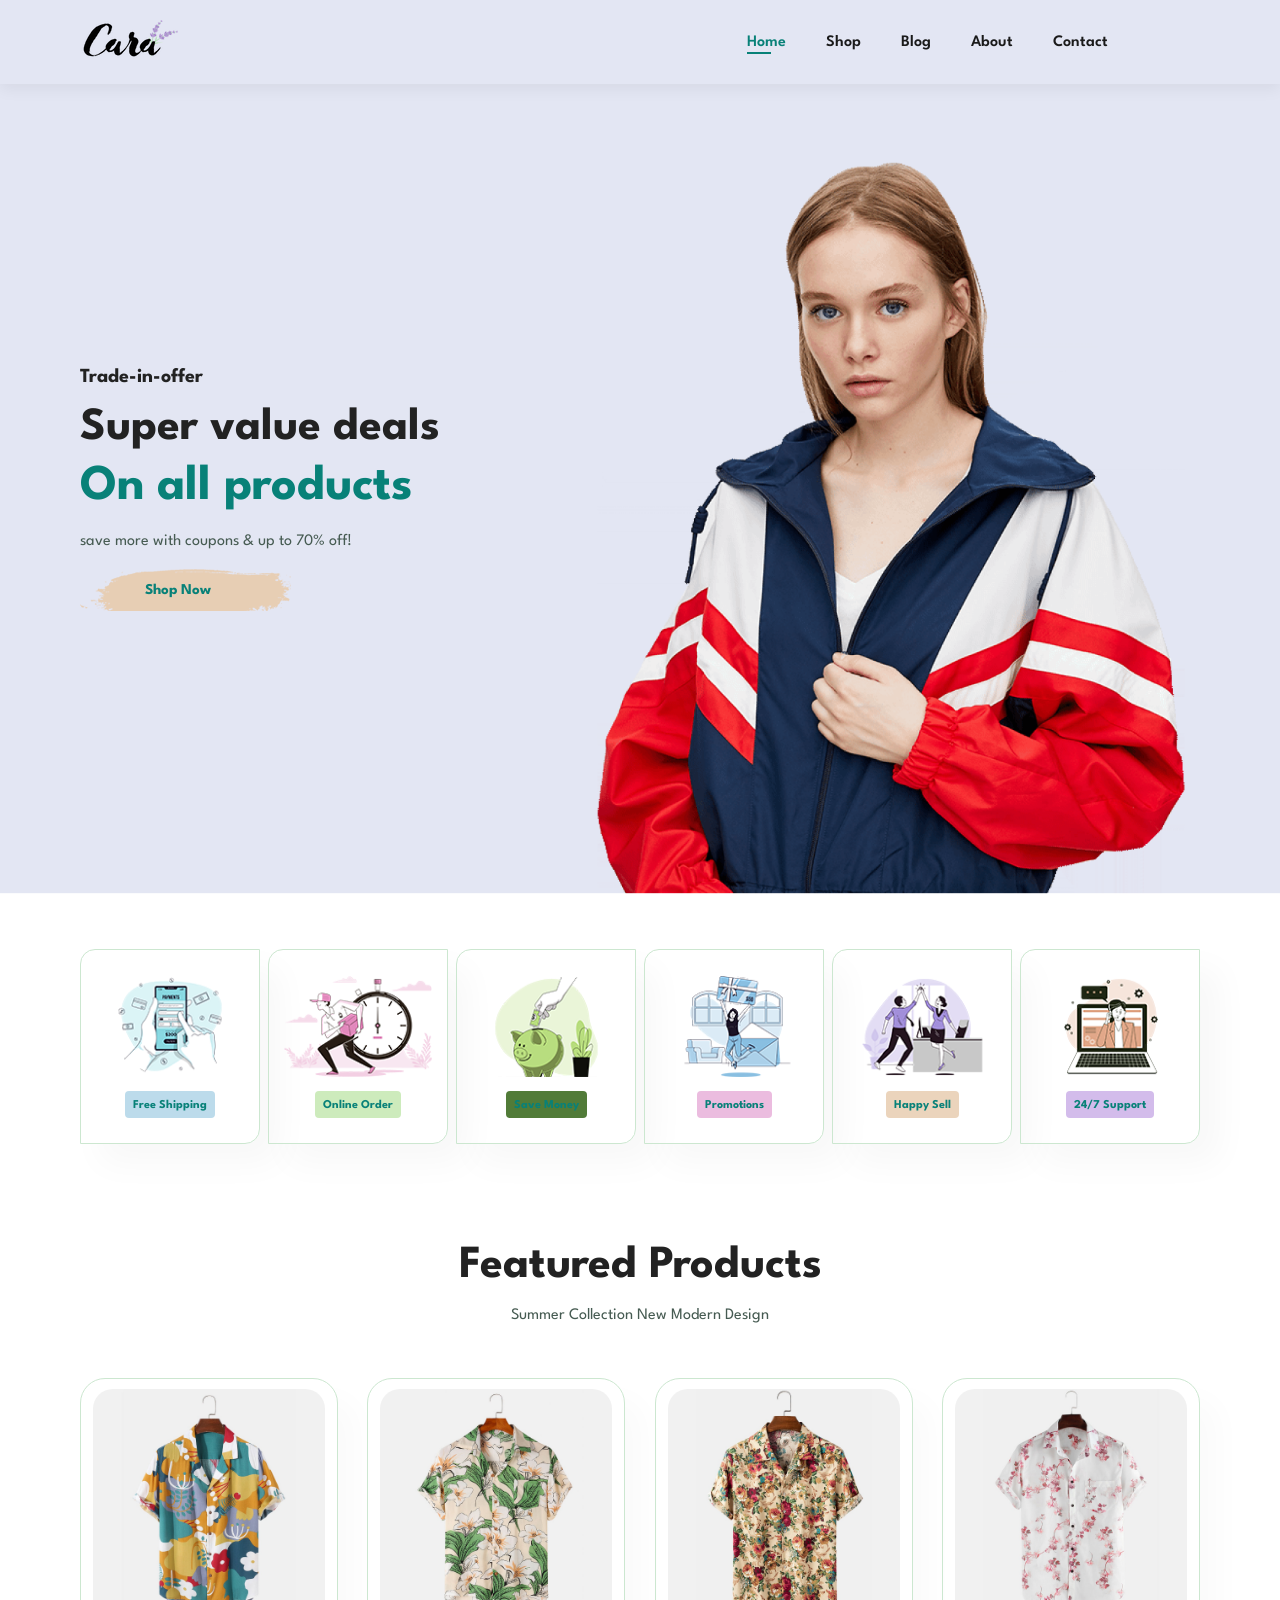
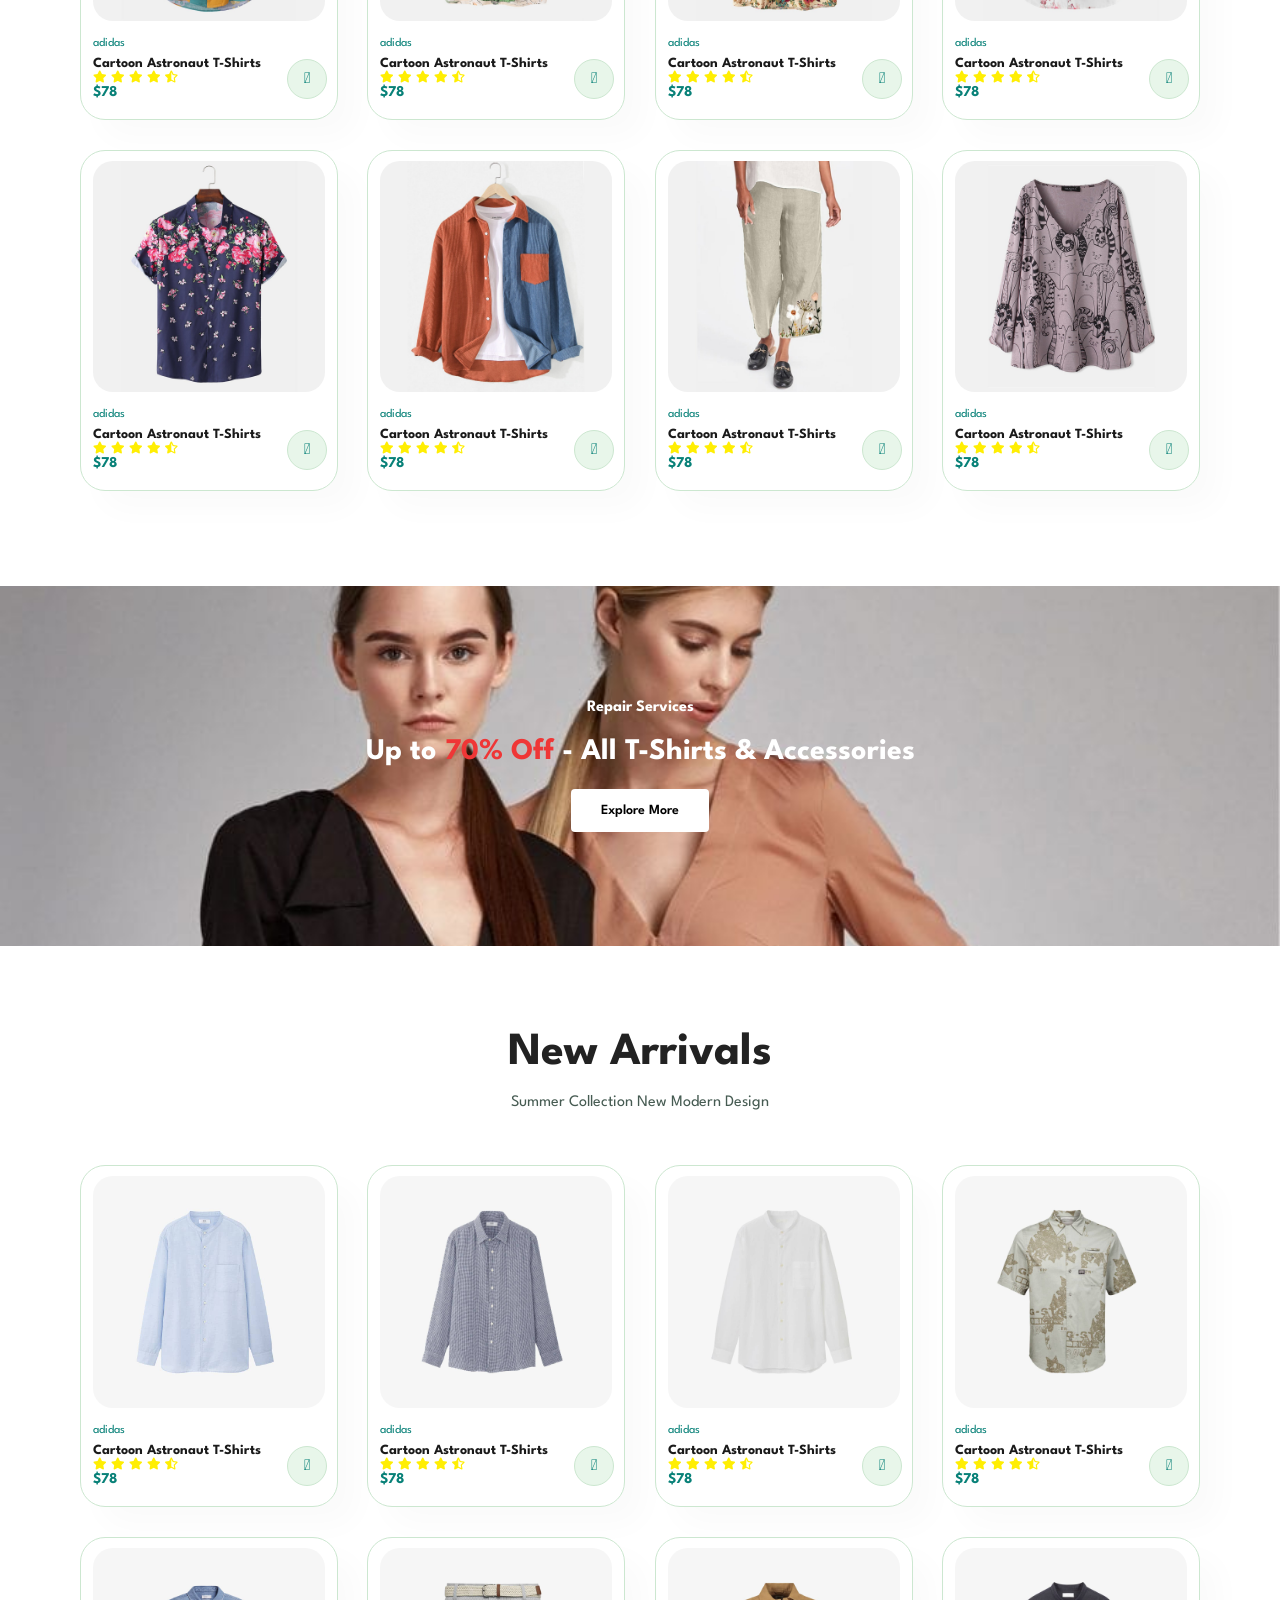
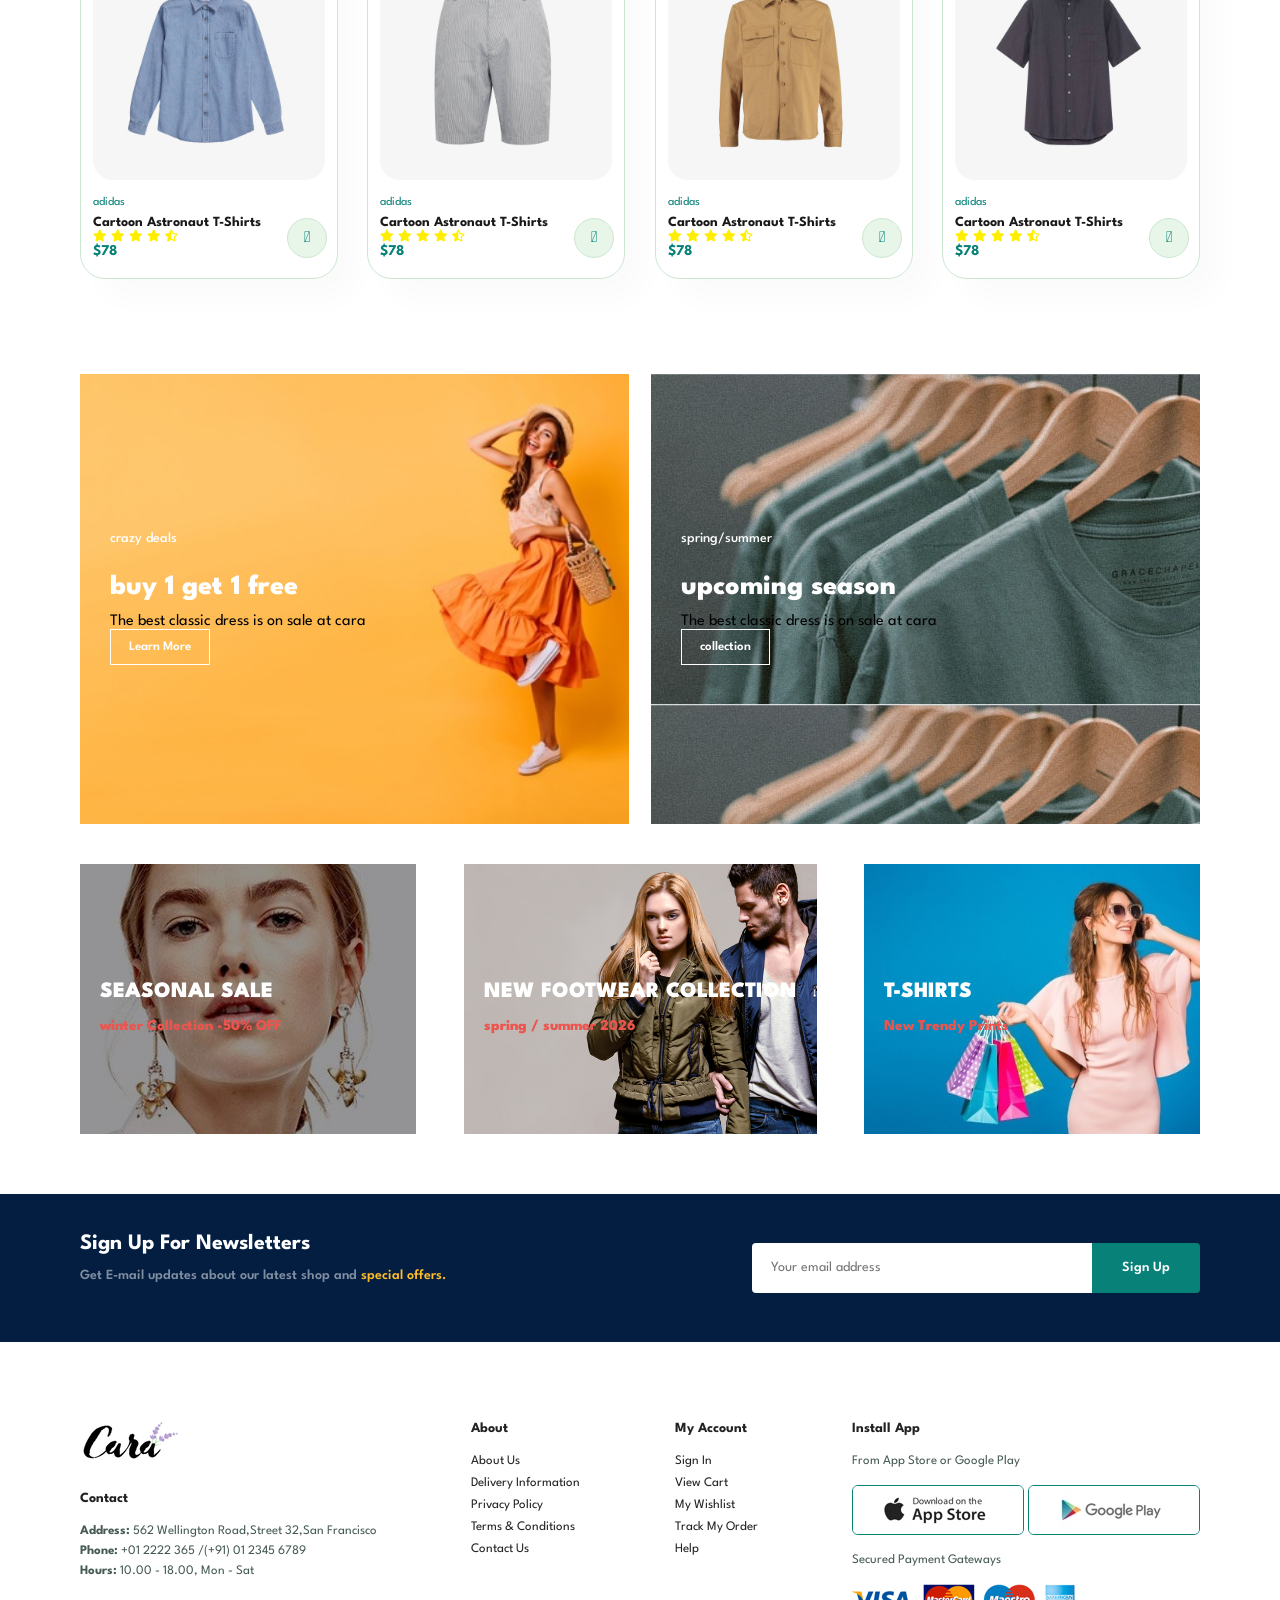
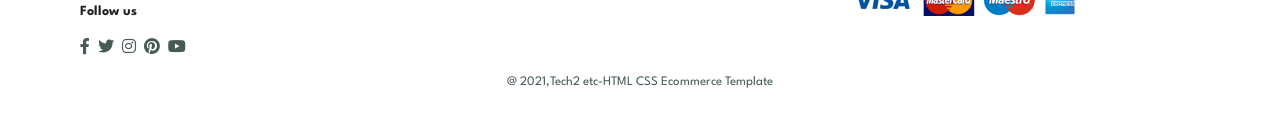
==== index.html @ 3511ad8f "Initial commit" ====
<!DOCTYPE html>
<html lang="en">

<head>
     <meta charset="UTF-8">
     <meta http-equiv="X-UA-compatible" content="IE=edge">
     <meta name="viewport" content="width=device-width,initial-scale=1.0">
     <title>Tech2etc Ecommerce Tutorial</title>
     <link rel="stylesheet" href="https://pro.fontawesome.com/releases/v5.10.0/css/all.css" />
     <link rel="stylesheet" href="https://pro.fontawesome.com/releases/v5.10.0/css/all.css"/> 
      <link rel="stylesheet" href="style.css">
</head>

<body>
     <section id="header">
         <a href="#">
          <img src="img/logo.png" class="logo" alt="">
     </a>

     <div>
      
         <ul id="navbar">
             <li><a class="active" href="index.html">Home</a></li>
             <li><a href="shop.html">Shop</a></li>
             <li><a href="blog.html">Blog</a></li>
             <li><a href="about.html">About</a></li>
             <li><a href="contact.html">Contact</a></li>
             <li id="lg-bag"><a href="cart.html"><i class="far fa-shopping-bag"></i></a></li>
             <a href="#" id="close"><i class="far fa-times"></i></a>
         </ul>
     </div>

    </section>
    <section id ="hero">
        <h4>Trade-in-offer</h4>
        <h2>Super value deals</h2>
        <h1>On all products</h1>
        <p>save more with coupons & up to 70% off! </p>
        <button>Shop Now</button>
    </section>
    <section id="feature" class="section-p1">
        <div class="fe-box">
            <img src="img/f1.png" alt="">
            <h6>Free Shipping</h6>
        </div>
        <div class="fe-box">
            <img src="img/f2.png" alt="">
            <h6>Online Order</h6>
        </div>
        <div class="fe-box">
            <img src="img/f3.png" alt="">
            <h6>Save Money</h6>
        </div>
        <div class="fe-box">
            <img src="img/f4.png" alt="">
            <h6>Promotions</h6>
        </div>
        <div class="fe-box">
            <img src="img/f5.png" alt="">
            <h6>Happy Sell</h6>
        </div>
        <div class="fe-box">
            <img src="img/f6.png" alt="">
            <h6>24/7 Support</h6>
        </div>
    </section>
    <section id="product1" class="section-p1">
        <h2>Featured Products</h2>
        <p>Summer Collection New Modern Design</p>
        <div class="pro-container">
            <div class="pro">
                <img src="img/f1.jpg" alt="">
                <div class="des">
                    <span>adidas</span>
                    <h5>Cartoon Astronaut T-Shirts</h5>
                    <div class="star">
                        <i class="fas fa-star"></i>
                        <i class="fas fa-star"></i>
                        <i class="fas fa-star"></i>
                        <i class="fas fa-star"></i>
                        <i class="fas fa-star-half-alt"></i>
                    </div>
                    <h4>$78</h4>
                </div>
                <a href="#"><i class="fal fa-shopping-cart cart"></i></a>
            </div>
            <div class="pro">
                <img src="img/f2.jpg" alt="">
                <div class="des">
                    <span>adidas</span>
                    <h5>Cartoon Astronaut T-Shirts</h5>
                    <div class="star">
                        <i class="fas fa-star"></i>
                        <i class="fas fa-star"></i>
                        <i class="fas fa-star"></i>
                        <i class="fas fa-star"></i>
                        <i class="fas fa-star-half-alt"></i>
                    </div>
                    <h4>$78</h4>
                </div>
                <a href="#"><i class="fal fa-shopping-cart cart"></i></a>
            </div>

            <div class="pro">
                <img src="img/f3.jpg" alt="">
                <div class="des">
                    <span>adidas</span>
                    <h5>Cartoon Astronaut T-Shirts</h5>
                    <div class="star">
                        <i class="fas fa-star"></i>
                        <i class="fas fa-star"></i>
                        <i class="fas fa-star"></i>
                        <i class="fas fa-star"></i>
                        <i class="fas fa-star-half-alt"></i>
                    </div>
                    <h4>$78</h4>
                </div>
                <a href="#"><i class="fal fa-shopping-cart cart"></i></a>
            </div>
            <div class="pro">
                <img src="img/f4.jpg" alt="">
                <div class="des">
                    <span>adidas</span>
                    <h5>Cartoon Astronaut T-Shirts</h5>
                    <div class="star">
                        <i class="fas fa-star"></i>
                        <i class="fas fa-star"></i>
                        <i class="fas fa-star"></i>
                        <i class="fas fa-star"></i>
                        <i class="fas fa-star-half-alt"></i>
                    </div>
                    <h4>$78</h4>
                </div>
                <a href="#"><i class="fal fa-shopping-cart cart"></i></a>
            </div>
            <div class="pro">
                <img src="img/f5.jpg" alt="">
                <div class="des">
                    <span>adidas</span>
                    <h5>Cartoon Astronaut T-Shirts</h5>
                    <div class="star">
                        <i class="fas fa-star"></i>
                        <i class="fas fa-star"></i>
                        <i class="fas fa-star"></i>
                        <i class="fas fa-star"></i>
                        <i class="fas fa-star-half-alt"></i>
                    </div>
                    <h4>$78</h4>
                </div>
                <a href="#"><i class="fal fa-shopping-cart cart"></i></a>
            </div>
            <div class="pro">
                <img src="img/f6.jpg" alt="">
                <div class="des">
                    <span>adidas</span>
                    <h5>Cartoon Astronaut T-Shirts</h5>
                    <div class="star">
                        <i class="fas fa-star"></i>
                        <i class="fas fa-star"></i>
                        <i class="fas fa-star"></i>
                        <i class="fas fa-star"></i>
                        <i class="fas fa-star-half-alt"></i>
                    </div>
                    <h4>$78</h4>
                </div>
                <a href="#"><i class="fal fa-shopping-cart cart"></i></a>
            </div>
            <div class="pro">
                <img src="img/f7.jpg" alt="">
                <div class="des">
                    <span>adidas</span>
                    <h5>Cartoon Astronaut T-Shirts</h5>
                    <div class="star">
                        <i class="fas fa-star"></i>
                        <i class="fas fa-star"></i>
                        <i class="fas fa-star"></i>
                        <i class="fas fa-star"></i>
                        <i class="fas fa-star-half-alt"></i>
                    </div>
                    <h4>$78</h4>
                </div>
                <a href="#"><i class="fal fa-shopping-cart cart"></i></a>
            </div>  
            <div class="pro">
                <img src="img/f8.jpg" alt="">
                <div class="des">
                    <span>adidas</span>
                    <h5>Cartoon Astronaut T-Shirts</h5>
                    <div class="star">
                        <i class="fas fa-star"></i>
                        <i class="fas fa-star"></i>
                        <i class="fas fa-star"></i>
                        <i class="fas fa-star"></i>
                        <i class="fas fa-star-half-alt"></i>
                    </div>
                    <h4>$78</h4>
                </div>
                <a href="#"><i class="fal fa-shopping-cart cart"></i></a>
            </div>
        </div>
    </section>
    <section id="banner" class="section-m1">
        <h4>Repair Services</h4>
        <h2>Up to <span>70% Off</span> - All T-Shirts & Accessories</h2>
        <button class="normal">Explore More</button>
    </section>
    <section id="product1" class="section-p1">
        <h2>New Arrivals</h2>
        <p>Summer Collection New Modern Design</p>
        <div class="pro-container">
            <div class="pro">
                <img src="img/n1.jpg" alt="">
                <div class="des">
                    <span>adidas</span>
                    <h5>Cartoon Astronaut T-Shirts</h5>
                    <div class="star">
                        <i class="fas fa-star"></i>
                        <i class="fas fa-star"></i>
                        <i class="fas fa-star"></i>
                        <i class="fas fa-star"></i>
                        <i class="fas fa-star-half-alt"></i>
                    </div>
                    <h4>$78</h4>
                </div>
                <a href="#"><i class="fal fa-shopping-cart cart"></i></a>
            </div>
            <div class="pro">
                <img src="img/n2.jpg" alt="">
                <div class="des">
                    <span>adidas</span>
                    <h5>Cartoon Astronaut T-Shirts</h5>
                    <div class="star">
                        <i class="fas fa-star"></i>
                        <i class="fas fa-star"></i>
                        <i class="fas fa-star"></i>
                        <i class="fas fa-star"></i>
                        <i class="fas fa-star-half-alt"></i>
                    </div>
                    <h4>$78</h4>
                </div>
                <a href="#"><i class="fal fa-shopping-cart cart"></i></a>  
        </div>
            <div class="pro">
                <img src="img/n3.jpg" alt="">
                <div class="des">
                    <span>adidas</span>
                    <h5>Cartoon Astronaut T-Shirts</h5>
                    <div class="star">
                        <i class="fas fa-star"></i>
                        <i class="fas fa-star"></i>
                        <i class="fas fa-star"></i>
                        <i class="fas fa-star"></i>
                        <i class="fas fa-star-half-alt"></i>
                    </div>
                    <h4>$78</h4>
                </div>
                <a href="#"><i class="fal fa-shopping-cart cart"></i></a>
        </div>
            
            <div class="pro">
                <img src="img/n4.jpg" alt="">
                <div class="des">
                    <span>adidas</span>
                    <h5>Cartoon Astronaut T-Shirts</h5>
                    <div class="star">
                        <i class="fas fa-star"></i>
                        <i class="fas fa-star"></i>
                        <i class="fas fa-star"></i>
                        <i class="fas fa-star"></i>
                        <i class="fas fa-star-half-alt"></i>
                    </div>
                    <h4>$78</h4>
                </div>
                <a href="#"><i class="fal fa-shopping-cart cart"></i></a>
            </div>
            <div class="pro">
                <img src="img/n5.jpg" alt="">
                <div class="des">
                    <span>adidas</span>
                    <h5>Cartoon Astronaut T-Shirts</h5>
                    <div class="star">
                        <i class="fas fa-star"></i>
                        <i class="fas fa-star"></i>
                        <i class="fas fa-star"></i>
                        <i class="fas fa-star"></i>
                        <i class="fas fa-star-half-alt"></i>
                    </div>
                    <h4>$78</h4>
                </div>
                <a href="#"><i class="fal fa-shopping-cart cart"></i></a>
        </div>
            <div class="pro">
                <img src="img/n6.jpg" alt="">
                <div class="des">
                    <span>adidas</span>
                    <h5>Cartoon Astronaut T-Shirts</h5>
                    <div class="star">
                        <i class="fas fa-star"></i>
                        <i class="fas fa-star"></i>
                        <i class="fas fa-star"></i>
                        <i class="fas fa-star"></i>
                        <i class="fas fa-star-half-alt"></i>
                    </div>
                    <h4>$78</h4>
                </div>
                <a href="#"><i class="fal fa-shopping-cart cart"></i></a>
        </div>
            <div class="pro">
                <img src="img/n7.jpg" alt="">
                <div class="des">
                    <span>adidas</span>
                    <h5>Cartoon Astronaut T-Shirts</h5>
                    <div class="star">
                        <i class="fas fa-star"></i>
                        <i class="fas fa-star"></i>
                        <i class="fas fa-star"></i>
                        <i class="fas fa-star"></i>
                        <i class="fas fa-star-half-alt"></i>
                    </div>
                    <h4>$78</h4>
                </div>
                <a href="#"><i class="fal fa-shopping-cart cart"></i></a>
        </div>
            <div class="pro">
                <img src="img/n8.jpg" alt="">
                <div class="des">
                    <span>adidas</span>
                    <h5>Cartoon Astronaut T-Shirts</h5>
                    <div class="star">
                        <i class="fas fa-star"></i>
                        <i class="fas fa-star"></i>
                        <i class="fas fa-star"></i>
                        <i class="fas fa-star"></i>
                        <i class="fas fa-star-half-alt"></i>
                    </div>
                    <h4>$78</h4>
                </div>
                <a href="#"><i class="fal fa-shopping-cart cart"></i></a>

            </div>    
    </section>
    <section id="sm-banner" class="section-p1">
        <div class="banner-box">
            <h4>crazy deals</h4>
            <h2>buy 1 get 1 free</h2>
            <span>The best classic dress is on sale at cara</span>
            <button class="white">Learn More</button>
        </div>
        <div class="banner-box banner-box2">
            <h4>spring/summer</h4>
            <h2>upcoming season</h2>
            <span>The best classic dress is on sale at cara</span>
            <button class="white">collection</button>

        </div>
    </section>
    <section id="banner3">
        <div class="banner-box ">
            <h2>SEASONAL SALE</h2>
            <h3>winter Collection -50% OFF</h3>
        </div>    
        <div class="banner-box banner-box2 ">
            <h2>NEW FOOTWEAR COLLECTION</h2>
            <h3>spring / summer 2026</h3>
        </div>  
        <div class="banner-box banner-box3 ">
            <h2>T-SHIRTS</h2>
            <h3>New Trendy Prints</h3>
        </div>      
    </section> 
    <section id="newsletter" class="section-p1 section-m1">
        <div class="newstext">
            <h4>Sign Up For Newsletters</h4>
            <p>Get E-mail updates about our latest shop and <span>special offers.</span>
            </p>    
        </div>
        <div class="form">
            <input type="text" placeholder="Your email address">
            <button class="normal">Sign Up</button>
        </div>
    </section>
    <footer class="section-p1">
        <div class="col">
            <img class="logo" src="img/logo.png" alt="">
            <h4>Contact</h4>
            <p><strong>Address: </strong>562 Wellington Road,Street 32,San Francisco</p>
            <p><strong>Phone:</strong> +01 2222 365 /(+91) 01 2345 6789</p>
            <p><strong>Hours:</strong> 10.00 - 18.00, Mon - Sat</p>
            <div class="follow">
                <h4>Follow us</h4>
                <div class="icon">
                    <i class="fab fa-facebook-f"></i>
                    <i class="fab fa-twitter"></i>
                    <i class="fab fa-instagram"></i>
                    <i class="fab fa-pinterest"></i>
                    <i class="fab fa-youtube"></i>
                </div>
            </div>
        </div>
        <div class="col">
            <h4>About</h4>
            <a href="#">About Us</a>
            <a href="#">Delivery Information</a>
            <a href="#">Privacy Policy</a>
            <a href="#">Terms & Conditions</a>
            <a href="#">Contact Us</a>
                        
        </div>
        <div class="col">
            <h4>My Account</h4>
            <a href="#">Sign In</a>
            <a href="#">View Cart</a>
            <a href="#">My Wishlist</a>
            <a href="#">Track My Order</a>
            <a href="#">Help</a>
        </div>
        <div class="col install">
            <h4>Install App</h4>
            <p>From App Store or Google Play</p>
            <div class="row">
             <img src="img/app.jpg" alt="">
             <img src="img/play.jpg" alt="">
            </div>
            <p>Secured Payment Gateways </p>
            <img src="img/pay.png" alt="">
        </div>
        <div class="copyright">
            <p>@ 2021,Tech2 etc-HTML CSS Ecommerce Template</p>
        </div>
    </footer>


    <script src="script.js"></script>
 </body>

 </html>
---- style.css ----
@import url("https://fonts.googleapis.com/css2?family=Spartan:wght@100;200;300;400;500;600;700;800;900&display=swap");
* {
  margin: 0;
  padding: 0;
  box-sizing: border-box;
  font-family: "Spartan", sans-serif;
}

html {
  scroll-behavior: smooth;
}

/* Global Styles */

h1 {
  font-size: 50px;
  line-height: 64px;
  color: #222;
}

h2 {
  font-size: 46px;
  line-height: 54px;
  color: #222;
}

h4 {
  font-size: 20px;
  color: #222;
}

h6 {
  font-weight: 700;
  font-size: 12px;
}

p {
  font-size: 16px;
  color: #465b52;
  margin: 15px 0 20px 0;
}

.section-p1 {
  padding: 40px 80px;
}

.section-m1 {
  margin: 40px 0;
}
button.normal {
  font-size: 14px;
  font-weight: 600;
  padding: 15px 30px;
  color:  #000;
  background-color:  #fff;
  border-radius: 4px;
  cursor: pointer;
  border: none;
  outline: none;
  transition: 0.2s;
}
button.white {
  font-size: 13px;
  font-weight: 600;
  padding: 11px 18px;
  color:  #fff;
  background-color: transparent;
  cursor: pointer;
  border: 1px solid #fff;
  outline: none;
  transition: 0.2s;
}
body {
  width: 100%;
}
#header{
    display: flex;
    align-items: center;
    justify-content: space-between;
    padding: 20px 80px;
    background: #E3E6F3;
    BOX-SHADOW: 0 5PX 15PX  rgba(0,0,0,0.06);
    z-index: 999;
    position: sticky;
    top: 0;
    left: 0;
}
#navbar{
    display: flex;
    align-items: center;
    justify-content: space-between;
}
#navbar li{
    list-style: none;
    padding: 0 20px;
    position: relative;
}
#navbar li a
{
    text-decoration: none;
    font-size: 16px;
    font-weight: 600;
    color:  #1a1a1a;
    transition: 0.3s ease;
}
#navbar li a:hover,
#navbar li a.active{
    color: #088178;
}
#navbar li a.active::after,
#navbar li a:hover::after{
    content:"";
    width: 30%;
    height: 2px;
    background: #088178;
    position:absolute;
    bottom: -4px;
    left: 20px;
}
#hero{
   background: url("img/hero4.png");
   height: 90vh;
   width: 100%;
   background-size: cover;
   background-position: top 25% right 0;
   padding: 0 80px;
   display: flex;
   flex-direction: column;
   align-items: flex-start;
   justify-content: center;
}
#hero h4{
    padding-bottom: 15px;
}
#hero h1{
    color:  #088178;
}
#hero button{
    background-image: url("img/button.png");
    background-color:transparent;
    color:  #088178;
    border: 0;
    padding: 14px 80px 14px 65px;
    background-repeat: no-repeat;
    cursor: pointer;
    font-weight: 700;
    font-size: 15px;
}
#feature {
    display: flex;
    align-items: center;
    justify-content: space-between;
    flex-wrap: wrap;
}

#feature .fe-box{
    width: 180px;
    text-align: center;
    padding: 25px 15px;
    box-shadow: 20px 20px 34px rgba(0,0,0,0.03);
    border: 1px solid #cce7d0;
    border-radius: 15px 0;
    margin: 15px 0;
}
#feature .fe-box:hover{
  box-shadow: 10px 10px 54px rgba(70, 62, 221,0.1);
    margin-bottom: 20px;
}
#feature .fe-box img{
  width: 100%;
  margin-bottom: 10px;
}
#feature  .fe-box h6{
  display: inline-block;
  padding: 9px 8px 6px 8px;
  line-height: 1;
  border-radius: 4px;
  color: #088178;
  background: #fddde4;
}
#feature .fe-box:nth-child(1) h6{
  background-color: #bcdbeb;
}
#feature .fe-box:nth-child(2) h6{
  background-color: #cdebbc;
}
#feature .fe-box:nth-child(3) h6{
  background-color: #517b38;
}
#feature .fe-box:nth-child(4) h6{
  background-color: #ebbcdf;
}
#feature .fe-box:nth-child(5) h6{
  background-color: #ebd4bc;
}
#feature .fe-box:nth-child(6) h6{
  background-color: #d3bceb;
}
#product1{
  text-align: center;
}
#product1 .pro-container{
  display: flex;
  justify-content: space-between;
  padding-top: 20px;
  flex-wrap: wrap;
}
#product1 .pro{
  width:23%;
  min-width: 250px;
  padding: 10px 12px;
  border: 1px solid #cce7d0;
  border-radius: 25px;
  cursor: pointer;
  box-shadow: 20px 20px 30px rgba(0,0,0,0.02);
  margin: 15px 0;
  transition: 0.2s ease;
  position: relative;
}
#product1 .pro:hover{
  box-shadow: 20px 20px 30px rgba(0, 0, 0,0.06);
}
#product1 .pro img{
  width: 100%;
  border-radius:20px;
}
#product1 .pro .des{
  text-align: start;
  padding: 10px 0;
}
#product1 .pro .des span{
  color: #088178;
  font-size: 12px;
}
#product1 .pro .des h5{
  font-size: 14px;
  color:  #1a1a1a;
  padding-top: 7px;
}
#product1 .pro .des i{
  font-size: 12px;
  color:  rgb(255,238,3);
}
#product1 .pro .des h4{
  width:40px;
  font-size: 15px;
  font-weight: 700;
  color:  #088178;
}
#product1 .pro .cart{
  width: 40px;
  height: 40px;
  line-height:  40px;
  border-radius: 50px;
  background-color: #e8f6ea;
  font-weight: 500;
  color: #088178;
  border: 1px solid #cce7d0;
  position: absolute;
  bottom: 20px;
  right: 10px;
}
#banner {
  display: flex;
  flex-direction: column;
  justify-content: center;
  align-items: center;
  text-align: center;
  background: url("img/b2.jpg");
  width: 100%;
  height: 40vh;
  background-size: cover;
  background-position: center;

}
#banner h4 {
  color:  #fff;
  font-size: 16px;

}
#banner h2 {
  color:  #fff;
  font-size: 30px;
  padding: 10px 0;
}
#banner h2 span {
  color:  #ef3636;
}
#banner button:hover {
  background-color: #088178;
  color: #fff;
}
#sm-banner {
  display: flex;
  justify-content: space-between;
  flex-wrap: wrap;
}
#sm-banner .banner-box {
  display: flex;
  flex-direction: column;
  justify-content: center;
  align-items: flex-start;
  background: url("img/b17.jpg");
  min-width: 49%;
  height: 50vh;
  background-size: cover;
  background-position: center;
  padding: 30px;
}
#sm-banner .banner-box2 {
  background: url("img/b10.jpg");
}
#sm-banner h4 {
  color: #fff;
  font-size: 20px;
  font-weight: 300;
}
#sm-banner h2 {
  color: #fff;
  font-size: 28px;
  font-weight: 800;
}
#sm-banner h4 {
  color: #fff;
  font-size: 14px;
  font-weight: 500;
  padding-bottom: 15px;
}
#sm-banner .banner-box:hover button {
  background: #088178;
  border: 1px solid #088178;
}
#banner3 {
  display: flex;
  justify-content: space-between;
  flex-wrap: wrap;
  padding: 0 80px;
}
#banner3 .banner-box {
  display: flex;
  flex-direction: column;
  justify-content: center;
  align-items: flex-start;
  background: url("img/b7\ \(2\).jpg");
  min-width: 30%;
  height: 30vh;
  background-size: cover;
  background-position: center;
  padding: 20px;
  margin-bottom:20px;
}
#banner3 .banner-box2 {
  background-image: url("img/b4\ \(1\).jpg");
}
#banner3 .banner-box3 {
  background-image: url("img/b18\ \(1\).jpg");
}
#banner3 h2 {
  color: #fff;
  font-weight: 900;
  font-size: 22px;
}
#banner3 h3 {
  color: #ec544e;
  font-weight: 800;
  font-size: 15px;
}

#newsletter {
  display: flex;
  justify-content: space-between;
  flex-wrap:wrap;
  align-items:center;
  background-image: url("img/b14.jpg");
  background-repeat: no-repeat;
  background-position: 20% 30%;
  background-color: #041e42;
}
#newsletter h4 {
  font-size: 22px;
  font-weight: 700;
  color: #fff;
}
#newsletter p {
  font-size: 14px;
  font-weight: 600;
  color: #818ea0;
}
#newsletter p span {
  color: #ffbd27;
}
#newsletter .form {
  display: flex;
  width: 40%;
}
#newsletter input {
  height: 3.125rem;
  padding: 0 1.25em;
  font-size: 14px;
  width: 100%;
  border: 1px solid transparent;
  border-radius: 4px;
  outline: none;
  border-top-right-radius: 0;
  border-bottom-right-radius: 0;

}
#newsletter button {
  background-color: #088178;
  color: #fff;
  white-space: nowrap;
  border-top-left-radius: 0;
  border-bottom-left-radius: 0;
}
footer {
  display: flex;
  flex-wrap: wrap;
  justify-content: space-between;
}
footer .col {
  display: flex;
  flex-direction: column;
  align-items: flex-start;
  margin-bottom: 20px;
}
footer .logo{
  margin-bottom: 30px;
}
footer h4{
  font-size: 14px;
  padding-bottom: 20px;
}
footer p{
  font-size: 13px;
  margin: 0 0 8px 0;
}
footer a{
  font-size: 13px;
  text-decoration: none;
  color: #222;
  margin-bottom: 10px;
}
footer .follow {
  margin-top:20px;
}
footer .follow i {
  color: #465b52;
  padding-right: 4px;
  cursor: pointer;
}
footer .install .row img {
  border: 1px solid #088178;
  border-radius: 6px;
}
footer .install img {
  margin: 10px 0 15px 0;
}
footer .follow i:hover,
footer a:hover {
  color: #088178;
}
footer .copyright{
  width: 100%;
  text-align: center;
}
#page-header {
  background-image: URL("img/b1.jpg");
  width: 100%;
  height: 40vh;
  background-size: cover;
  display: flex;
  justify-content: center;
  text-align: center;
  flex-direction: column;
  padding: 14px;

}
#page-header h2,
#page-header p {
  color: #fff;
}
#pagination {
  text-align: center;
}
#pagination a{
  text-decoration: none;
  background-color: #088178;
  padding: 15px 20px;
  border-radius: 4px;
  color: #fff;
  font-weight: 600;
}
#pagination a i {
  font-size: 16px;
  font-weight: 600;
}
#prodetails {
  display: flex;
  margin-top: 20px;
}
#prodetails .single-pro-image {
  width: 40%;
  margin-right: 50px;
}
.small-img-group {
  display: flex;
  justify-content: space-between;
}
.small-img-col {
  flex-basis: 24%;
  cursor: pointer;
}
#prodetails .single-pro-details {
  width: 50%;
  padding-top: 30px;
}
#prodetails .single-pro-details h4 {
  padding: 40px 0 20px 0;
}
#prodetails .single-pro-details h2 {
  font-size: 26px;
}
#prodetails .single-pro-details select {
  display: flex;
  padding: 5px 10px;
  margin-bottom: 10px;
}
#prodetails .single-pro-details input {
  width: 50%;
  height: 47px;
  padding-left: 10px;
  font-size: 16px;
  margin-right: 10px;
}
#prodetails .single-pro-details button {
  background: #088178;
  color: #fff;
}
#prodetails .single-pro-details span {
  line-height: 25px;
}
#page-header.blog-header{
  background-image: url("img/b19.jpg");
}
#blog{
  padding: 150px 150px 0 150px;
}
#blog .blog-box{
  display: flex;
  align-items: center;
  width: 100%;
  position: relative;
  padding-bottom: 90px;
}
#blog .blog-img {
  width: 50%;
  margin-right: 40px;
}
#blog img {
  width: 100%;
  height: 500px;
  object-fit: cover;
}
#blog .blog-details {
  width: 50%;
}
#blog .blog-details a {
  text-decoration: none;
  font-size: 11px;
  color: #000;
  font-weight: 700;
  position: relative;
  transition: 0.3s;
}
#blog .blog-details a::after {
  content: "";
  width: 50px;
  height: 1px;
  background-color: #000;
  position: absolute;
  top: 4px;
  right: -60px;
}
#blog .blog-details a:hover {
  color: #088178;
}
#blog .blog-details a:hover::after {
  background-color: #088178;
}
#blog .blog-box h1 {
  position: absolute;
  top: -40px;
  left: 0;
  font-size: 70px;
  font-weight: 700;
  color: #c9cbce;
  z-index: -9;
}
#page-header .about-header {
  background-image: url("img/banner.png");

}
#about-head {
  display: flex;
  align-items: center;
}
#about-head img {
  width: 50%;
  height: auto;
}
#about-head div {
  padding-left: 40px;
}
#about-app {
  text-align: center;
}
#about-app .video {
  width: 70%;
  height: 100%;
  margin: 30px auto 0 auto;
}
#about-app .video video {
  width: 100%;
  height: 100%;
  border-radius: 20px;
}
#contact-details {
  display: flex;
  align-items: center;
  justify-content: space-between;
}
#contact-details .details {
  width: 40%;
}
#contact-details .details span,
#form-details form span {
  font-size: 12px;
}
#contact-details .details h2,
#form-details form h2 {
  font-size: 26px;
  line-height: 35px;
  padding: 20px 0;

}
#contact-details .details h3 {
  font-size: 16px;
  padding-bottom: 15px;
}
#contact-details .details li {
  list-style: none;
  display: flex;
  padding:  10px 0;
}
#contact-details .details li i  {
  font-size: 14px;
  padding-right: 22px;
}
#contact-details .details li p {
  margin: 0;
  font-size: 14px;
}
#contact-details .map {
  width: 55%;
  height:  400px;
}
#contact-details .map iframe {
  width: 100%;
  height: 100%;
}
#form-details {
  display: flex;
  justify-content:  space-between;
  margin: 30px;
  padding: 80px;
  border: 1px solid #e1e1e1;
}
#form-details form {
  width:65%;
  display: flex;
  flex-direction: column;
  align-items: flex-start;
}
#form-details form input,
#form-details form textarea {
  width: 100%;
  padding: 12px 15px;
  outline: none;
  margin-bottom: 20px;
  border: 1px solid #e1e1e1;
}
#form-details form button {
  background-color: #088178;
  color: #fff;
}
#form-details .people div {
  padding-bottom: 25px;
  display: flex;
  align-items: flex-start;
}
#form-details .people div img {
  width: 65px;
  height: 65px;
  object-fit: cover;
  margin-right: 15px;
}
#form-details .people div p {
  margin: 0;
  font-size: 13px;
  line-height: 25px;
}
#form-details .people div p span {
  display: block;
  font-size: 16px;
  font-weight: 600;
  color: #000;
}
#cart table {
  width: 100%;
  border-collapse: collapse;
  table-layout: fixed;
  white-space: nowrap;

}
#cart table img {
  width: 70px;
}
#cart table td:nth-child(1) {
  width: 100px;
  text-align: center;
}
#cart table td:nth-child(2) {
  width: 150px;
  text-align: center;
}
#cart table td:nth-child(3) {
  width: 250px;
  text-align: center;
}
#cart table td:nth-child(4),
#cart table td:nth-child(5),
#cart table td:nth-child(6) {
  width: 150px;
  text-align: center;
}
#cart table td:nth-child(5) input {
  width: 70px;
  padding: 10px 5px 10px 15px;
}
#cart table thead {
  border: 1px solid #e2e9e1;
  border-left: none;
  border-right: none;
}
#cart table thead {
  font-weight: 700;
  text-transform: uppercase;
  font-size: 13px;
  padding: 18px 0;
}
#cart table tbody tr td {
  padding-top: 15px;
}
#cart table tbody td {
  font-size: 13px;
}
#cart-add {
  display: flex;
  flex-wrap: wrap;
  justify-content: space-between;
}
#coupon {
  width: 50%;
  margin-bottom: 30px;
}
#coupon h3,
#subtotal h3 {
 padding-bottom: 15px;
}
#coupon input {
  padding: 10px 20px;
  outline: none;
  width: 60%;
  margin-right: 10px;
  border: 1px solid #e2e9e1;
}
#coupon button,
#subtotal button {
  background-color: #088178;
  color: #fff;
  padding: 12px 20px;
}
#subtotal {
  width: 50%;
  margin-bottom: 30px;
  border: 1px solid #e2e9e1;
  padding: 30px;
}
#subtotal table {
  border-collapse: collapse;
  width: 100%;
  margin-bottom: 20px;
}
#subtotal table td {
  width: 50%;
  border: 1px solid #e2e9e1;
  padding: 10px;
  font-size: 13px;
}
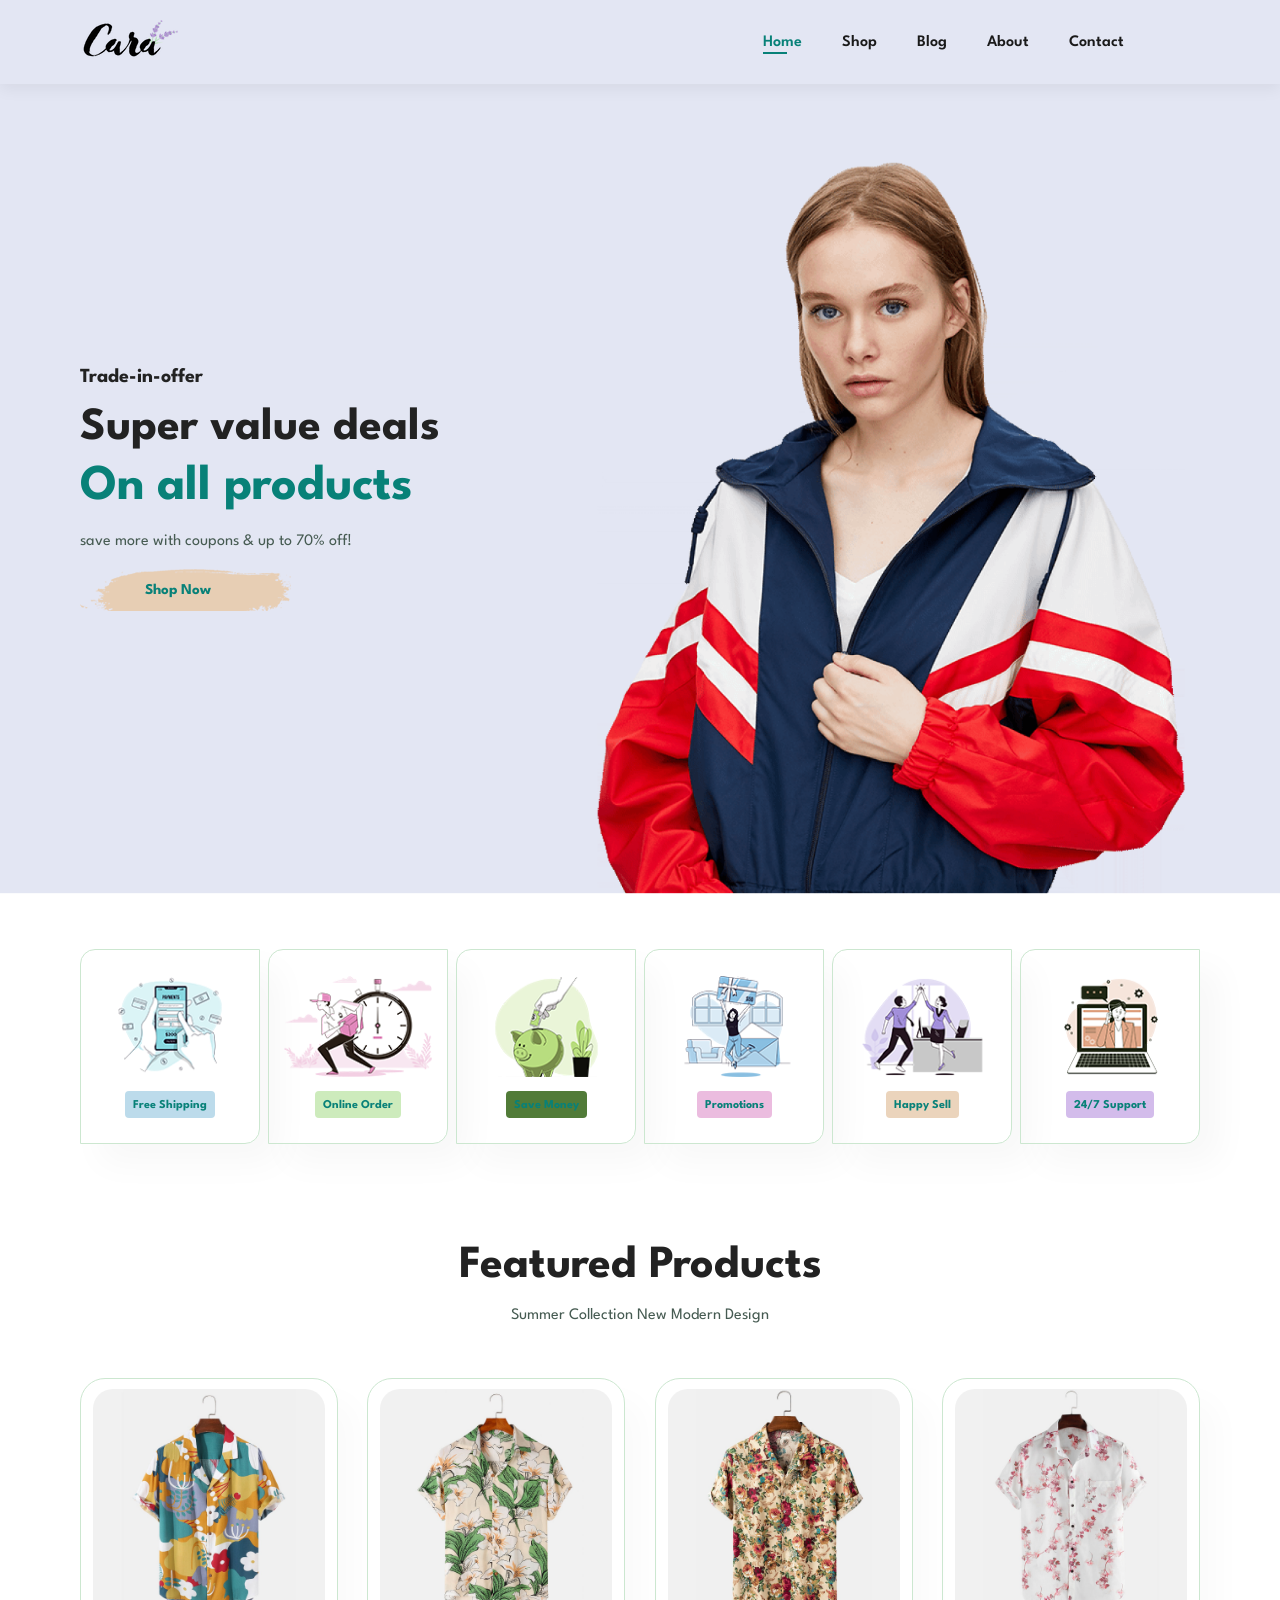
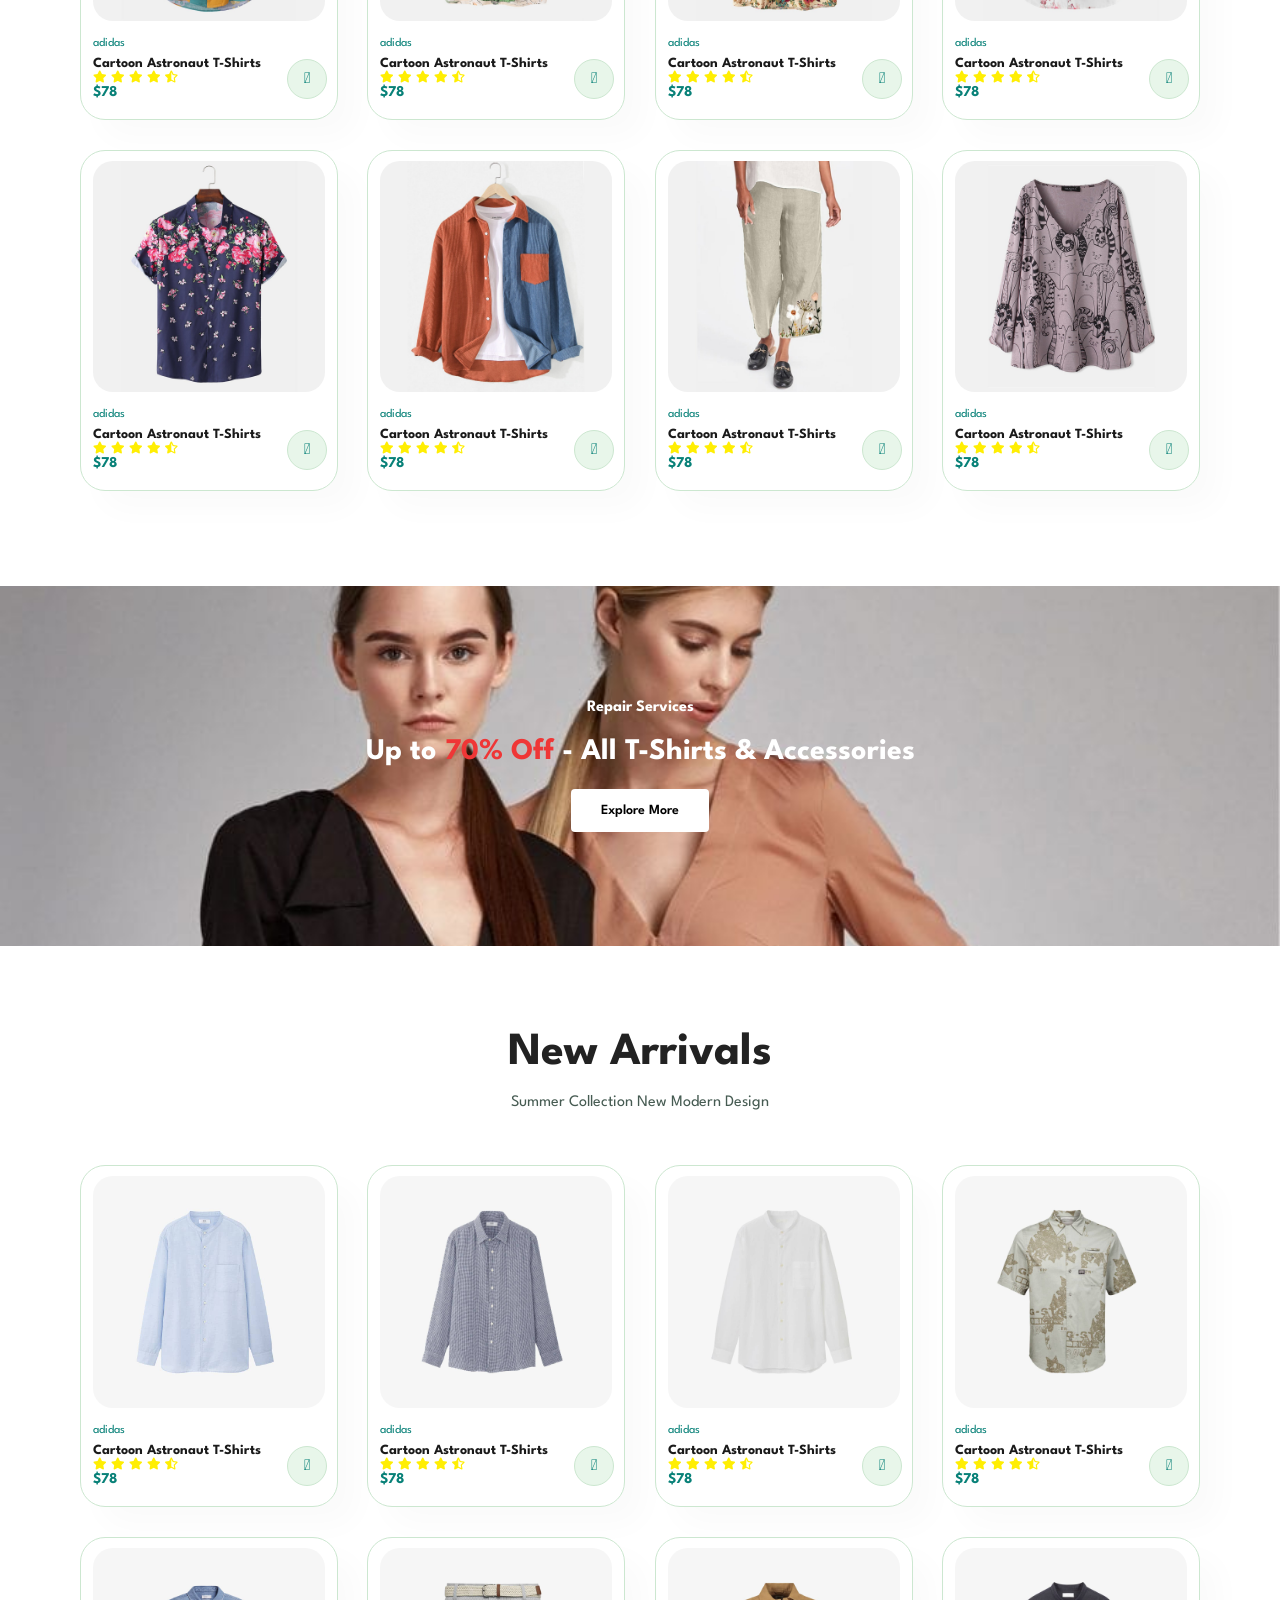
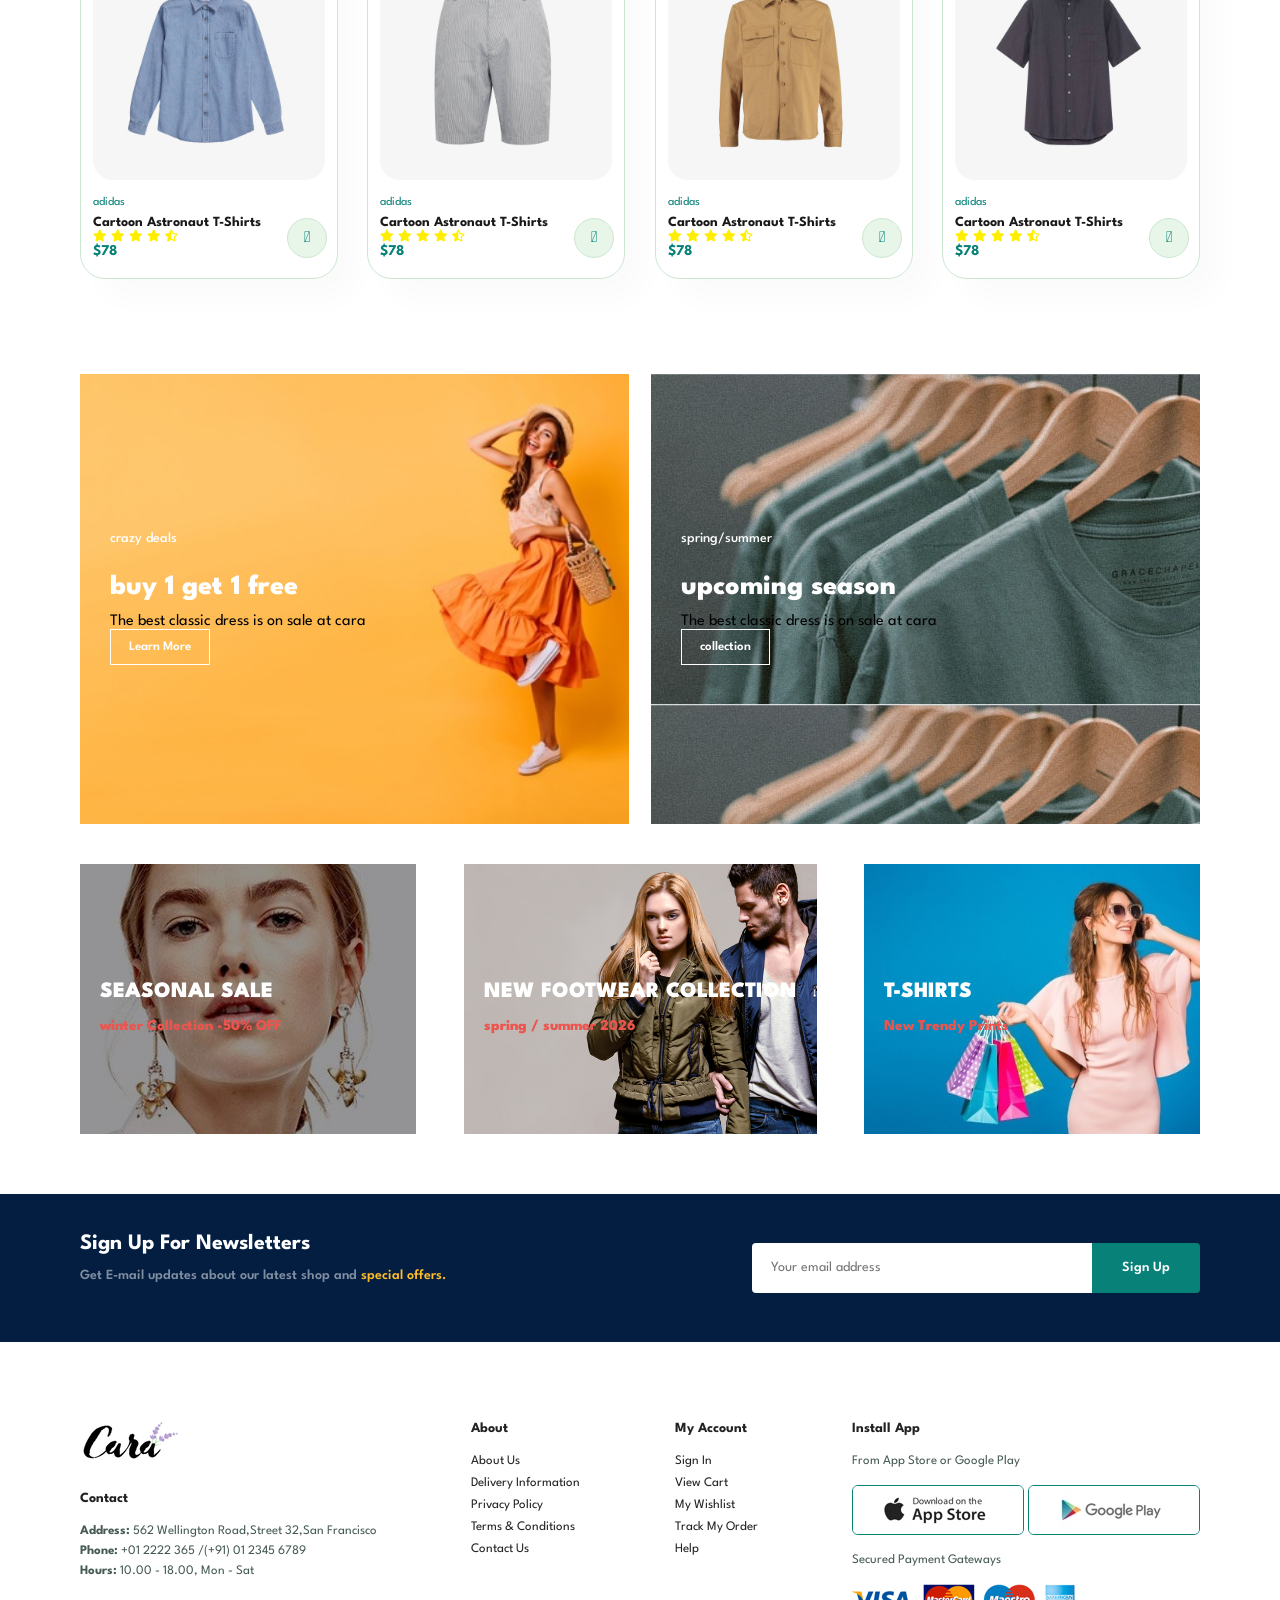
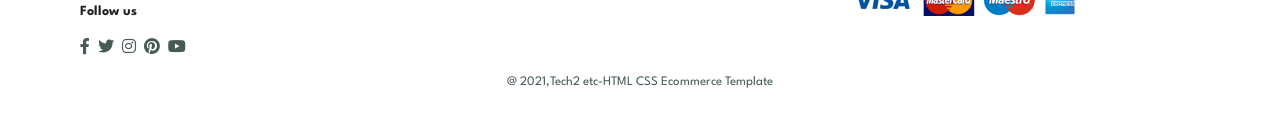
==== commit 2ce0bbdc: "Updated index cart and shop pages" ====
--- a/index.html
+++ b/index.html
@@ -26,7 +26,7 @@
              <li><a href="about.html">About</a></li>
              <li><a href="contact.html">Contact</a></li>
              <li id="lg-bag"><a href="cart.html"><i class="far fa-shopping-bag"></i></a></li>
-             <a href="#" id="close"><i class="far fa-times"></i></a>
+             
          </ul>
      </div>
 
@@ -82,7 +82,7 @@
                     </div>
                     <h4>$78</h4>
                 </div>
-                <a href="#"><i class="fal fa-shopping-cart cart"></i></a>
+                <a href="#" onclick="addToCart(event)"><i class="fal fa-shopping-cart cart"></i></a>
             </div>
             <div class="pro">
                 <img src="img/f2.jpg" alt="">
@@ -98,7 +98,7 @@
                     </div>
                     <h4>$78</h4>
                 </div>
-                <a href="#"><i class="fal fa-shopping-cart cart"></i></a>
+                <a href="#" onclick="addToCart(event)"><i class="fal fa-shopping-cart cart"></i></a>
             </div>
 
             <div class="pro">
@@ -115,7 +115,7 @@
                     </div>
                     <h4>$78</h4>
                 </div>
-                <a href="#"><i class="fal fa-shopping-cart cart"></i></a>
+                <a href="#" onclick="addToCart(event)"><i class="fal fa-shopping-cart cart"></i></a>
             </div>
             <div class="pro">
                 <img src="img/f4.jpg" alt="">
@@ -131,7 +131,7 @@
                     </div>
                     <h4>$78</h4>
                 </div>
-                <a href="#"><i class="fal fa-shopping-cart cart"></i></a>
+                <a href="#" onclick="addToCart(event)"><i class="fal fa-shopping-cart cart"></i></a>
             </div>
             <div class="pro">
                 <img src="img/f5.jpg" alt="">
@@ -147,7 +147,7 @@
                     </div>
                     <h4>$78</h4>
                 </div>
-                <a href="#"><i class="fal fa-shopping-cart cart"></i></a>
+                <a href="#" onclick="addToCart(event)"><i class="fal fa-shopping-cart cart"></i></a>
             </div>
             <div class="pro">
                 <img src="img/f6.jpg" alt="">
@@ -163,7 +163,7 @@
                     </div>
                     <h4>$78</h4>
                 </div>
-                <a href="#"><i class="fal fa-shopping-cart cart"></i></a>
+                <a href="#" onclick="addToCart(event)"><i class="fal fa-shopping-cart cart"></i></a>
             </div>
             <div class="pro">
                 <img src="img/f7.jpg" alt="">
@@ -179,7 +179,7 @@
                     </div>
                     <h4>$78</h4>
                 </div>
-                <a href="#"><i class="fal fa-shopping-cart cart"></i></a>
+                <a href="#" onclick="addToCart(event)"><i class="fal fa-shopping-cart cart"></i></a>
             </div>  
             <div class="pro">
                 <img src="img/f8.jpg" alt="">
@@ -195,7 +195,7 @@
                     </div>
                     <h4>$78</h4>
                 </div>
-                <a href="#"><i class="fal fa-shopping-cart cart"></i></a>
+                <a href="#" onclick="addToCart(event)"><i class="fal fa-shopping-cart cart"></i></a>
             </div>
         </div>
     </section>
@@ -222,7 +222,7 @@
                     </div>
                     <h4>$78</h4>
                 </div>
-                <a href="#"><i class="fal fa-shopping-cart cart"></i></a>
+                <a href="#" onclick="addToCart(event)"><i class="fal fa-shopping-cart cart"></i></a>
             </div>
             <div class="pro">
                 <img src="img/n2.jpg" alt="">
@@ -238,7 +238,7 @@
                     </div>
                     <h4>$78</h4>
                 </div>
-                <a href="#"><i class="fal fa-shopping-cart cart"></i></a>  
+                <a href="#" onclick="addToCart(event)"><i class="fal fa-shopping-cart cart"></i></a>  
         </div>
             <div class="pro">
                 <img src="img/n3.jpg" alt="">
@@ -254,7 +254,7 @@
                     </div>
                     <h4>$78</h4>
                 </div>
-                <a href="#"><i class="fal fa-shopping-cart cart"></i></a>
+                <a href="#" onclick="addToCart(event)"><i class="fal fa-shopping-cart cart"></i></a>
         </div>
             
             <div class="pro">
@@ -271,7 +271,7 @@
                     </div>
                     <h4>$78</h4>
                 </div>
-                <a href="#"><i class="fal fa-shopping-cart cart"></i></a>
+                <a href="#" onclick="addToCart(event)"><i class="fal fa-shopping-cart cart"></i></a>
             </div>
             <div class="pro">
                 <img src="img/n5.jpg" alt="">
@@ -287,7 +287,7 @@
                     </div>
                     <h4>$78</h4>
                 </div>
-                <a href="#"><i class="fal fa-shopping-cart cart"></i></a>
+                <a href="#" onclick="addToCart(event)"><i class="fal fa-shopping-cart cart"></i></a>
         </div>
             <div class="pro">
                 <img src="img/n6.jpg" alt="">
@@ -303,7 +303,7 @@
                     </div>
                     <h4>$78</h4>
                 </div>
-                <a href="#"><i class="fal fa-shopping-cart cart"></i></a>
+                <a href="#" onclick="addToCart(event)"><i class="fal fa-shopping-cart cart"></i></a>
         </div>
             <div class="pro">
                 <img src="img/n7.jpg" alt="">
@@ -319,7 +319,7 @@
                     </div>
                     <h4>$78</h4>
                 </div>
-                <a href="#"><i class="fal fa-shopping-cart cart"></i></a>
+                <a href="#" onclick="addToCart(event)"><i class="fal fa-shopping-cart cart"></i></a>
         </div>
             <div class="pro">
                 <img src="img/n8.jpg" alt="">
@@ -335,7 +335,7 @@
                     </div>
                     <h4>$78</h4>
                 </div>
-                <a href="#"><i class="fal fa-shopping-cart cart"></i></a>
+                <a href="#" onclick="addToCart(event)"><i class="fal fa-shopping-cart cart"></i></a>
 
             </div>    
     </section>
@@ -369,16 +369,19 @@
         </div>      
     </section> 
     <section id="newsletter" class="section-p1 section-m1">
-        <div class="newstext">
-            <h4>Sign Up For Newsletters</h4>
-            <p>Get E-mail updates about our latest shop and <span>special offers.</span>
-            </p>    
-        </div>
-        <div class="form">
-            <input type="text" placeholder="Your email address">
-            <button class="normal">Sign Up</button>
-        </div>
-    </section>
+    <div class="newstext">
+        <h4>Sign Up For Newsletters</h4>
+        <p>
+            Get E-mail updates about our latest shop and
+            <span>special offers.</span>
+        </p>    
+    </div>
+
+    <div class="form">
+        <input type="email" id="newsletterEmail" placeholder="Your email address">
+        <button class="normal" onclick="subscribeNewsletter()">Sign Up</button>
+    </div>
+</section>
     <footer class="section-p1">
         <div class="col">
             <img class="logo" src="img/logo.png" alt="">
@@ -431,6 +434,53 @@
 
 
     <script src="script.js"></script>
+<script>
+function addToCart(event) {
+    event.preventDefault();
+
+    // Show message
+    const message = document.createElement("div");
+    message.innerText = "✓ Product added to cart!";
+
+    message.style.position = "fixed";
+    message.style.top = "90px";
+    message.style.right = "30px";
+    message.style.background = "#7C3AED";
+    message.style.color = "#fff";
+    message.style.padding = "15px 25px";
+    message.style.borderRadius = "5px";
+    message.style.zIndex = "9999";
+    message.style.fontSize = "14px";
+    message.style.fontWeight = "600";
+
+    document.body.appendChild(message);
+
+    // Remove message after 2 seconds
+    setTimeout(function() {
+        message.remove();
+    }, 2000);
+}
+</script>
+<script>
+function subscribeNewsletter() {
+
+    const email = document.getElementById("newsletterEmail").value;
+
+    if (email === "") {
+        alert("Please enter your email address.");
+        return;
+    }
+
+    if (!email.includes("@")) {
+        alert("Please enter a valid email address.");
+        return;
+    }
+
+    alert("Thank you! You have successfully subscribed.");
+
+    document.getElementById("newsletterEmail").value = "";
+}
+</script>
  </body>
 
  </html>
--- a/style.css
+++ b/style.css
@@ -1,809 +1,809 @@
-@import url("https://fonts.googleapis.com/css2?family=Spartan:wght@100;200;300;400;500;600;700;800;900&display=swap");
-* {
-  margin: 0;
-  padding: 0;
-  box-sizing: border-box;
-  font-family: "Spartan", sans-serif;
-}
-
-html {
-  scroll-behavior: smooth;
-}
-
-/* Global Styles */
-
-h1 {
-  font-size: 50px;
-  line-height: 64px;
-  color: #222;
-}
-
-h2 {
-  font-size: 46px;
-  line-height: 54px;
-  color: #222;
-}
-
-h4 {
-  font-size: 20px;
-  color: #222;
-}
-
-h6 {
-  font-weight: 700;
-  font-size: 12px;
-}
-
-p {
-  font-size: 16px;
-  color: #465b52;
-  margin: 15px 0 20px 0;
-}
-
-.section-p1 {
-  padding: 40px 80px;
-}
-
-.section-m1 {
-  margin: 40px 0;
-}
-button.normal {
-  font-size: 14px;
-  font-weight: 600;
-  padding: 15px 30px;
-  color:  #000;
-  background-color:  #fff;
-  border-radius: 4px;
-  cursor: pointer;
-  border: none;
-  outline: none;
-  transition: 0.2s;
-}
-button.white {
-  font-size: 13px;
-  font-weight: 600;
-  padding: 11px 18px;
-  color:  #fff;
-  background-color: transparent;
-  cursor: pointer;
-  border: 1px solid #fff;
-  outline: none;
-  transition: 0.2s;
-}
-body {
-  width: 100%;
-}
-#header{
-    display: flex;
-    align-items: center;
-    justify-content: space-between;
-    padding: 20px 80px;
-    background: #E3E6F3;
-    BOX-SHADOW: 0 5PX 15PX  rgba(0,0,0,0.06);
-    z-index: 999;
-    position: sticky;
-    top: 0;
-    left: 0;
-}
-#navbar{
-    display: flex;
-    align-items: center;
-    justify-content: space-between;
-}
-#navbar li{
-    list-style: none;
-    padding: 0 20px;
-    position: relative;
-}
-#navbar li a
-{
-    text-decoration: none;
-    font-size: 16px;
-    font-weight: 600;
-    color:  #1a1a1a;
-    transition: 0.3s ease;
-}
-#navbar li a:hover,
-#navbar li a.active{
-    color: #088178;
-}
-#navbar li a.active::after,
-#navbar li a:hover::after{
-    content:"";
-    width: 30%;
-    height: 2px;
-    background: #088178;
-    position:absolute;
-    bottom: -4px;
-    left: 20px;
-}
-#hero{
-   background: url("img/hero4.png");
-   height: 90vh;
-   width: 100%;
-   background-size: cover;
-   background-position: top 25% right 0;
-   padding: 0 80px;
-   display: flex;
-   flex-direction: column;
-   align-items: flex-start;
-   justify-content: center;
-}
-#hero h4{
-    padding-bottom: 15px;
-}
-#hero h1{
-    color:  #088178;
-}
-#hero button{
-    background-image: url("img/button.png");
-    background-color:transparent;
-    color:  #088178;
-    border: 0;
-    padding: 14px 80px 14px 65px;
-    background-repeat: no-repeat;
-    cursor: pointer;
-    font-weight: 700;
-    font-size: 15px;
-}
-#feature {
-    display: flex;
-    align-items: center;
-    justify-content: space-between;
-    flex-wrap: wrap;
-}
-
-#feature .fe-box{
-    width: 180px;
-    text-align: center;
-    padding: 25px 15px;
-    box-shadow: 20px 20px 34px rgba(0,0,0,0.03);
-    border: 1px solid #cce7d0;
-    border-radius: 15px 0;
-    margin: 15px 0;
-}
-#feature .fe-box:hover{
-  box-shadow: 10px 10px 54px rgba(70, 62, 221,0.1);
-    margin-bottom: 20px;
-}
-#feature .fe-box img{
-  width: 100%;
-  margin-bottom: 10px;
-}
-#feature  .fe-box h6{
-  display: inline-block;
-  padding: 9px 8px 6px 8px;
-  line-height: 1;
-  border-radius: 4px;
-  color: #088178;
-  background: #fddde4;
-}
-#feature .fe-box:nth-child(1) h6{
-  background-color: #bcdbeb;
-}
-#feature .fe-box:nth-child(2) h6{
-  background-color: #cdebbc;
-}
-#feature .fe-box:nth-child(3) h6{
-  background-color: #517b38;
-}
-#feature .fe-box:nth-child(4) h6{
-  background-color: #ebbcdf;
-}
-#feature .fe-box:nth-child(5) h6{
-  background-color: #ebd4bc;
-}
-#feature .fe-box:nth-child(6) h6{
-  background-color: #d3bceb;
-}
-#product1{
-  text-align: center;
-}
-#product1 .pro-container{
-  display: flex;
-  justify-content: space-between;
-  padding-top: 20px;
-  flex-wrap: wrap;
-}
-#product1 .pro{
-  width:23%;
-  min-width: 250px;
-  padding: 10px 12px;
-  border: 1px solid #cce7d0;
-  border-radius: 25px;
-  cursor: pointer;
-  box-shadow: 20px 20px 30px rgba(0,0,0,0.02);
-  margin: 15px 0;
-  transition: 0.2s ease;
-  position: relative;
-}
-#product1 .pro:hover{
-  box-shadow: 20px 20px 30px rgba(0, 0, 0,0.06);
-}
-#product1 .pro img{
-  width: 100%;
-  border-radius:20px;
-}
-#product1 .pro .des{
-  text-align: start;
-  padding: 10px 0;
-}
-#product1 .pro .des span{
-  color: #088178;
-  font-size: 12px;
-}
-#product1 .pro .des h5{
-  font-size: 14px;
-  color:  #1a1a1a;
-  padding-top: 7px;
-}
-#product1 .pro .des i{
-  font-size: 12px;
-  color:  rgb(255,238,3);
-}
-#product1 .pro .des h4{
-  width:40px;
-  font-size: 15px;
-  font-weight: 700;
-  color:  #088178;
-}
-#product1 .pro .cart{
-  width: 40px;
-  height: 40px;
-  line-height:  40px;
-  border-radius: 50px;
-  background-color: #e8f6ea;
-  font-weight: 500;
-  color: #088178;
-  border: 1px solid #cce7d0;
-  position: absolute;
-  bottom: 20px;
-  right: 10px;
-}
-#banner {
-  display: flex;
-  flex-direction: column;
-  justify-content: center;
-  align-items: center;
-  text-align: center;
-  background: url("img/b2.jpg");
-  width: 100%;
-  height: 40vh;
-  background-size: cover;
-  background-position: center;
-
-}
-#banner h4 {
-  color:  #fff;
-  font-size: 16px;
-
-}
-#banner h2 {
-  color:  #fff;
-  font-size: 30px;
-  padding: 10px 0;
-}
-#banner h2 span {
-  color:  #ef3636;
-}
-#banner button:hover {
-  background-color: #088178;
-  color: #fff;
-}
-#sm-banner {
-  display: flex;
-  justify-content: space-between;
-  flex-wrap: wrap;
-}
-#sm-banner .banner-box {
-  display: flex;
-  flex-direction: column;
-  justify-content: center;
-  align-items: flex-start;
-  background: url("img/b17.jpg");
-  min-width: 49%;
-  height: 50vh;
-  background-size: cover;
-  background-position: center;
-  padding: 30px;
-}
-#sm-banner .banner-box2 {
-  background: url("img/b10.jpg");
-}
-#sm-banner h4 {
-  color: #fff;
-  font-size: 20px;
-  font-weight: 300;
-}
-#sm-banner h2 {
-  color: #fff;
-  font-size: 28px;
-  font-weight: 800;
-}
-#sm-banner h4 {
-  color: #fff;
-  font-size: 14px;
-  font-weight: 500;
-  padding-bottom: 15px;
-}
-#sm-banner .banner-box:hover button {
-  background: #088178;
-  border: 1px solid #088178;
-}
-#banner3 {
-  display: flex;
-  justify-content: space-between;
-  flex-wrap: wrap;
-  padding: 0 80px;
-}
-#banner3 .banner-box {
-  display: flex;
-  flex-direction: column;
-  justify-content: center;
-  align-items: flex-start;
-  background: url("img/b7\ \(2\).jpg");
-  min-width: 30%;
-  height: 30vh;
-  background-size: cover;
-  background-position: center;
-  padding: 20px;
-  margin-bottom:20px;
-}
-#banner3 .banner-box2 {
-  background-image: url("img/b4\ \(1\).jpg");
-}
-#banner3 .banner-box3 {
-  background-image: url("img/b18\ \(1\).jpg");
-}
-#banner3 h2 {
-  color: #fff;
-  font-weight: 900;
-  font-size: 22px;
-}
-#banner3 h3 {
-  color: #ec544e;
-  font-weight: 800;
-  font-size: 15px;
-}
-
-#newsletter {
-  display: flex;
-  justify-content: space-between;
-  flex-wrap:wrap;
-  align-items:center;
-  background-image: url("img/b14.jpg");
-  background-repeat: no-repeat;
-  background-position: 20% 30%;
-  background-color: #041e42;
-}
-#newsletter h4 {
-  font-size: 22px;
-  font-weight: 700;
-  color: #fff;
-}
-#newsletter p {
-  font-size: 14px;
-  font-weight: 600;
-  color: #818ea0;
-}
-#newsletter p span {
-  color: #ffbd27;
-}
-#newsletter .form {
-  display: flex;
-  width: 40%;
-}
-#newsletter input {
-  height: 3.125rem;
-  padding: 0 1.25em;
-  font-size: 14px;
-  width: 100%;
-  border: 1px solid transparent;
-  border-radius: 4px;
-  outline: none;
-  border-top-right-radius: 0;
-  border-bottom-right-radius: 0;
-
-}
-#newsletter button {
-  background-color: #088178;
-  color: #fff;
-  white-space: nowrap;
-  border-top-left-radius: 0;
-  border-bottom-left-radius: 0;
-}
-footer {
-  display: flex;
-  flex-wrap: wrap;
-  justify-content: space-between;
-}
-footer .col {
-  display: flex;
-  flex-direction: column;
-  align-items: flex-start;
-  margin-bottom: 20px;
-}
-footer .logo{
-  margin-bottom: 30px;
-}
-footer h4{
-  font-size: 14px;
-  padding-bottom: 20px;
-}
-footer p{
-  font-size: 13px;
-  margin: 0 0 8px 0;
-}
-footer a{
-  font-size: 13px;
-  text-decoration: none;
-  color: #222;
-  margin-bottom: 10px;
-}
-footer .follow {
-  margin-top:20px;
-}
-footer .follow i {
-  color: #465b52;
-  padding-right: 4px;
-  cursor: pointer;
-}
-footer .install .row img {
-  border: 1px solid #088178;
-  border-radius: 6px;
-}
-footer .install img {
-  margin: 10px 0 15px 0;
-}
-footer .follow i:hover,
-footer a:hover {
-  color: #088178;
-}
-footer .copyright{
-  width: 100%;
-  text-align: center;
-}
-#page-header {
-  background-image: URL("img/b1.jpg");
-  width: 100%;
-  height: 40vh;
-  background-size: cover;
-  display: flex;
-  justify-content: center;
-  text-align: center;
-  flex-direction: column;
-  padding: 14px;
-
-}
-#page-header h2,
-#page-header p {
-  color: #fff;
-}
-#pagination {
-  text-align: center;
-}
-#pagination a{
-  text-decoration: none;
-  background-color: #088178;
-  padding: 15px 20px;
-  border-radius: 4px;
-  color: #fff;
-  font-weight: 600;
-}
-#pagination a i {
-  font-size: 16px;
-  font-weight: 600;
-}
-#prodetails {
-  display: flex;
-  margin-top: 20px;
-}
-#prodetails .single-pro-image {
-  width: 40%;
-  margin-right: 50px;
-}
-.small-img-group {
-  display: flex;
-  justify-content: space-between;
-}
-.small-img-col {
-  flex-basis: 24%;
-  cursor: pointer;
-}
-#prodetails .single-pro-details {
-  width: 50%;
-  padding-top: 30px;
-}
-#prodetails .single-pro-details h4 {
-  padding: 40px 0 20px 0;
-}
-#prodetails .single-pro-details h2 {
-  font-size: 26px;
-}
-#prodetails .single-pro-details select {
-  display: flex;
-  padding: 5px 10px;
-  margin-bottom: 10px;
-}
-#prodetails .single-pro-details input {
-  width: 50%;
-  height: 47px;
-  padding-left: 10px;
-  font-size: 16px;
-  margin-right: 10px;
-}
-#prodetails .single-pro-details button {
-  background: #088178;
-  color: #fff;
-}
-#prodetails .single-pro-details span {
-  line-height: 25px;
-}
-#page-header.blog-header{
-  background-image: url("img/b19.jpg");
-}
-#blog{
-  padding: 150px 150px 0 150px;
-}
-#blog .blog-box{
-  display: flex;
-  align-items: center;
-  width: 100%;
-  position: relative;
-  padding-bottom: 90px;
-}
-#blog .blog-img {
-  width: 50%;
-  margin-right: 40px;
-}
-#blog img {
-  width: 100%;
-  height: 500px;
-  object-fit: cover;
-}
-#blog .blog-details {
-  width: 50%;
-}
-#blog .blog-details a {
-  text-decoration: none;
-  font-size: 11px;
-  color: #000;
-  font-weight: 700;
-  position: relative;
-  transition: 0.3s;
-}
-#blog .blog-details a::after {
-  content: "";
-  width: 50px;
-  height: 1px;
-  background-color: #000;
-  position: absolute;
-  top: 4px;
-  right: -60px;
-}
-#blog .blog-details a:hover {
-  color: #088178;
-}
-#blog .blog-details a:hover::after {
-  background-color: #088178;
-}
-#blog .blog-box h1 {
-  position: absolute;
-  top: -40px;
-  left: 0;
-  font-size: 70px;
-  font-weight: 700;
-  color: #c9cbce;
-  z-index: -9;
-}
-#page-header .about-header {
-  background-image: url("img/banner.png");
-
-}
-#about-head {
-  display: flex;
-  align-items: center;
-}
-#about-head img {
-  width: 50%;
-  height: auto;
-}
-#about-head div {
-  padding-left: 40px;
-}
-#about-app {
-  text-align: center;
-}
-#about-app .video {
-  width: 70%;
-  height: 100%;
-  margin: 30px auto 0 auto;
-}
-#about-app .video video {
-  width: 100%;
-  height: 100%;
-  border-radius: 20px;
-}
-#contact-details {
-  display: flex;
-  align-items: center;
-  justify-content: space-between;
-}
-#contact-details .details {
-  width: 40%;
-}
-#contact-details .details span,
-#form-details form span {
-  font-size: 12px;
-}
-#contact-details .details h2,
-#form-details form h2 {
-  font-size: 26px;
-  line-height: 35px;
-  padding: 20px 0;
-
-}
-#contact-details .details h3 {
-  font-size: 16px;
-  padding-bottom: 15px;
-}
-#contact-details .details li {
-  list-style: none;
-  display: flex;
-  padding:  10px 0;
-}
-#contact-details .details li i  {
-  font-size: 14px;
-  padding-right: 22px;
-}
-#contact-details .details li p {
-  margin: 0;
-  font-size: 14px;
-}
-#contact-details .map {
-  width: 55%;
-  height:  400px;
-}
-#contact-details .map iframe {
-  width: 100%;
-  height: 100%;
-}
-#form-details {
-  display: flex;
-  justify-content:  space-between;
-  margin: 30px;
-  padding: 80px;
-  border: 1px solid #e1e1e1;
-}
-#form-details form {
-  width:65%;
-  display: flex;
-  flex-direction: column;
-  align-items: flex-start;
-}
-#form-details form input,
-#form-details form textarea {
-  width: 100%;
-  padding: 12px 15px;
-  outline: none;
-  margin-bottom: 20px;
-  border: 1px solid #e1e1e1;
-}
-#form-details form button {
-  background-color: #088178;
-  color: #fff;
-}
-#form-details .people div {
-  padding-bottom: 25px;
-  display: flex;
-  align-items: flex-start;
-}
-#form-details .people div img {
-  width: 65px;
-  height: 65px;
-  object-fit: cover;
-  margin-right: 15px;
-}
-#form-details .people div p {
-  margin: 0;
-  font-size: 13px;
-  line-height: 25px;
-}
-#form-details .people div p span {
-  display: block;
-  font-size: 16px;
-  font-weight: 600;
-  color: #000;
-}
-#cart table {
-  width: 100%;
-  border-collapse: collapse;
-  table-layout: fixed;
-  white-space: nowrap;
-
-}
-#cart table img {
-  width: 70px;
-}
-#cart table td:nth-child(1) {
-  width: 100px;
-  text-align: center;
-}
-#cart table td:nth-child(2) {
-  width: 150px;
-  text-align: center;
-}
-#cart table td:nth-child(3) {
-  width: 250px;
-  text-align: center;
-}
-#cart table td:nth-child(4),
-#cart table td:nth-child(5),
-#cart table td:nth-child(6) {
-  width: 150px;
-  text-align: center;
-}
-#cart table td:nth-child(5) input {
-  width: 70px;
-  padding: 10px 5px 10px 15px;
-}
-#cart table thead {
-  border: 1px solid #e2e9e1;
-  border-left: none;
-  border-right: none;
-}
-#cart table thead {
-  font-weight: 700;
-  text-transform: uppercase;
-  font-size: 13px;
-  padding: 18px 0;
-}
-#cart table tbody tr td {
-  padding-top: 15px;
-}
-#cart table tbody td {
-  font-size: 13px;
-}
-#cart-add {
-  display: flex;
-  flex-wrap: wrap;
-  justify-content: space-between;
-}
-#coupon {
-  width: 50%;
-  margin-bottom: 30px;
-}
-#coupon h3,
-#subtotal h3 {
- padding-bottom: 15px;
-}
-#coupon input {
-  padding: 10px 20px;
-  outline: none;
-  width: 60%;
-  margin-right: 10px;
-  border: 1px solid #e2e9e1;
-}
-#coupon button,
-#subtotal button {
-  background-color: #088178;
-  color: #fff;
-  padding: 12px 20px;
-}
-#subtotal {
-  width: 50%;
-  margin-bottom: 30px;
-  border: 1px solid #e2e9e1;
-  padding: 30px;
-}
-#subtotal table {
-  border-collapse: collapse;
-  width: 100%;
-  margin-bottom: 20px;
-}
-#subtotal table td {
-  width: 50%;
-  border: 1px solid #e2e9e1;
-  padding: 10px;
-  font-size: 13px;
+@import url("https://fonts.googleapis.com/css2?family=Spartan:wght@100;200;300;400;500;600;700;800;900&display=swap");
+* {
+  margin: 0;
+  padding: 0;
+  box-sizing: border-box;
+  font-family: "Spartan", sans-serif;
+}
+
+html {
+  scroll-behavior: smooth;
+}
+
+/* Global Styles */
+
+h1 {
+  font-size: 50px;
+  line-height: 64px;
+  color: #222;
+}
+
+h2 {
+  font-size: 46px;
+  line-height: 54px;
+  color: #222;
+}
+
+h4 {
+  font-size: 20px;
+  color: #222;
+}
+
+h6 {
+  font-weight: 700;
+  font-size: 12px;
+}
+
+p {
+  font-size: 16px;
+  color: #465b52;
+  margin: 15px 0 20px 0;
+}
+
+.section-p1 {
+  padding: 40px 80px;
+}
+
+.section-m1 {
+  margin: 40px 0;
+}
+button.normal {
+  font-size: 14px;
+  font-weight: 600;
+  padding: 15px 30px;
+  color:  #000;
+  background-color:  #fff;
+  border-radius: 4px;
+  cursor: pointer;
+  border: none;
+  outline: none;
+  transition: 0.2s;
+}
+button.white {
+  font-size: 13px;
+  font-weight: 600;
+  padding: 11px 18px;
+  color:  #fff;
+  background-color: transparent;
+  cursor: pointer;
+  border: 1px solid #fff;
+  outline: none;
+  transition: 0.2s;
+}
+body {
+  width: 100%;
+}
+#header{
+    display: flex;
+    align-items: center;
+    justify-content: space-between;
+    padding: 20px 80px;
+    background: #E3E6F3;
+    BOX-SHADOW: 0 5PX 15PX  rgba(0,0,0,0.06);
+    z-index: 999;
+    position: sticky;
+    top: 0;
+    left: 0;
+}
+#navbar{
+    display: flex;
+    align-items: center;
+    justify-content: space-between;
+}
+#navbar li{
+    list-style: none;
+    padding: 0 20px;
+    position: relative;
+}
+#navbar li a
+{
+    text-decoration: none;
+    font-size: 16px;
+    font-weight: 600;
+    color:  #1a1a1a;
+    transition: 0.3s ease;
+}
+#navbar li a:hover,
+#navbar li a.active{
+    color: #088178;
+}
+#navbar li a.active::after,
+#navbar li a:hover::after{
+    content:"";
+    width: 30%;
+    height: 2px;
+    background: #088178;
+    position:absolute;
+    bottom: -4px;
+    left: 20px;
+}
+#hero{
+   background: url("img/hero4.png");
+   height: 90vh;
+   width: 100%;
+   background-size: cover;
+   background-position: top 25% right 0;
+   padding: 0 80px;
+   display: flex;
+   flex-direction: column;
+   align-items: flex-start;
+   justify-content: center;
+}
+#hero h4{
+    padding-bottom: 15px;
+}
+#hero h1{
+    color:  #088178;
+}
+#hero button{
+    background-image: url("img/button.png");
+    background-color:transparent;
+    color:  #088178;
+    border: 0;
+    padding: 14px 80px 14px 65px;
+    background-repeat: no-repeat;
+    cursor: pointer;
+    font-weight: 700;
+    font-size: 15px;
+}
+#feature {
+    display: flex;
+    align-items: center;
+    justify-content: space-between;
+    flex-wrap: wrap;
+}
+
+#feature .fe-box{
+    width: 180px;
+    text-align: center;
+    padding: 25px 15px;
+    box-shadow: 20px 20px 34px rgba(0,0,0,0.03);
+    border: 1px solid #cce7d0;
+    border-radius: 15px 0;
+    margin: 15px 0;
+}
+#feature .fe-box:hover{
+  box-shadow: 10px 10px 54px rgba(70, 62, 221,0.1);
+    margin-bottom: 20px;
+}
+#feature .fe-box img{
+  width: 100%;
+  margin-bottom: 10px;
+}
+#feature  .fe-box h6{
+  display: inline-block;
+  padding: 9px 8px 6px 8px;
+  line-height: 1;
+  border-radius: 4px;
+  color: #088178;
+  background: #fddde4;
+}
+#feature .fe-box:nth-child(1) h6{
+  background-color: #bcdbeb;
+}
+#feature .fe-box:nth-child(2) h6{
+  background-color: #cdebbc;
+}
+#feature .fe-box:nth-child(3) h6{
+  background-color: #517b38;
+}
+#feature .fe-box:nth-child(4) h6{
+  background-color: #ebbcdf;
+}
+#feature .fe-box:nth-child(5) h6{
+  background-color: #ebd4bc;
+}
+#feature .fe-box:nth-child(6) h6{
+  background-color: #d3bceb;
+}
+#product1{
+  text-align: center;
+}
+#product1 .pro-container{
+  display: flex;
+  justify-content: space-between;
+  padding-top: 20px;
+  flex-wrap: wrap;
+}
+#product1 .pro{
+  width:23%;
+  min-width: 250px;
+  padding: 10px 12px;
+  border: 1px solid #cce7d0;
+  border-radius: 25px;
+  cursor: pointer;
+  box-shadow: 20px 20px 30px rgba(0,0,0,0.02);
+  margin: 15px 0;
+  transition: 0.2s ease;
+  position: relative;
+}
+#product1 .pro:hover{
+  box-shadow: 20px 20px 30px rgba(0, 0, 0,0.06);
+}
+#product1 .pro img{
+  width: 100%;
+  border-radius:20px;
+}
+#product1 .pro .des{
+  text-align: start;
+  padding: 10px 0;
+}
+#product1 .pro .des span{
+  color: #088178;
+  font-size: 12px;
+}
+#product1 .pro .des h5{
+  font-size: 14px;
+  color:  #1a1a1a;
+  padding-top: 7px;
+}
+#product1 .pro .des i{
+  font-size: 12px;
+  color:  rgb(255,238,3);
+}
+#product1 .pro .des h4{
+  width:40px;
+  font-size: 15px;
+  font-weight: 700;
+  color:  #088178;
+}
+#product1 .pro .cart{
+  width: 40px;
+  height: 40px;
+  line-height:  40px;
+  border-radius: 50px;
+  background-color: #e8f6ea;
+  font-weight: 500;
+  color: #088178;
+  border: 1px solid #cce7d0;
+  position: absolute;
+  bottom: 20px;
+  right: 10px;
+}
+#banner {
+  display: flex;
+  flex-direction: column;
+  justify-content: center;
+  align-items: center;
+  text-align: center;
+  background: url("img/b2.jpg");
+  width: 100%;
+  height: 40vh;
+  background-size: cover;
+  background-position: center;
+
+}
+#banner h4 {
+  color:  #fff;
+  font-size: 16px;
+
+}
+#banner h2 {
+  color:  #fff;
+  font-size: 30px;
+  padding: 10px 0;
+}
+#banner h2 span {
+  color:  #ef3636;
+}
+#banner button:hover {
+  background-color: #088178;
+  color: #fff;
+}
+#sm-banner {
+  display: flex;
+  justify-content: space-between;
+  flex-wrap: wrap;
+}
+#sm-banner .banner-box {
+  display: flex;
+  flex-direction: column;
+  justify-content: center;
+  align-items: flex-start;
+  background: url("img/b17.jpg");
+  min-width: 49%;
+  height: 50vh;
+  background-size: cover;
+  background-position: center;
+  padding: 30px;
+}
+#sm-banner .banner-box2 {
+  background: url("img/b10.jpg");
+}
+#sm-banner h4 {
+  color: #fff;
+  font-size: 20px;
+  font-weight: 300;
+}
+#sm-banner h2 {
+  color: #fff;
+  font-size: 28px;
+  font-weight: 800;
+}
+#sm-banner h4 {
+  color: #fff;
+  font-size: 14px;
+  font-weight: 500;
+  padding-bottom: 15px;
+}
+#sm-banner .banner-box:hover button {
+  background: #088178;
+  border: 1px solid #088178;
+}
+#banner3 {
+  display: flex;
+  justify-content: space-between;
+  flex-wrap: wrap;
+  padding: 0 80px;
+}
+#banner3 .banner-box {
+  display: flex;
+  flex-direction: column;
+  justify-content: center;
+  align-items: flex-start;
+  background: url("img/b7\ \(2\).jpg");
+  min-width: 30%;
+  height: 30vh;
+  background-size: cover;
+  background-position: center;
+  padding: 20px;
+  margin-bottom:20px;
+}
+#banner3 .banner-box2 {
+  background-image: url("img/b4\ \(1\).jpg");
+}
+#banner3 .banner-box3 {
+  background-image: url("img/b18\ \(1\).jpg");
+}
+#banner3 h2 {
+  color: #fff;
+  font-weight: 900;
+  font-size: 22px;
+}
+#banner3 h3 {
+  color: #ec544e;
+  font-weight: 800;
+  font-size: 15px;
+}
+
+#newsletter {
+  display: flex;
+  justify-content: space-between;
+  flex-wrap:wrap;
+  align-items:center;
+  background-image: url("img/b14.jpg");
+  background-repeat: no-repeat;
+  background-position: 20% 30%;
+  background-color: #041e42;
+}
+#newsletter h4 {
+  font-size: 22px;
+  font-weight: 700;
+  color: #fff;
+}
+#newsletter p {
+  font-size: 14px;
+  font-weight: 600;
+  color: #818ea0;
+}
+#newsletter p span {
+  color: #ffbd27;
+}
+#newsletter .form {
+  display: flex;
+  width: 40%;
+}
+#newsletter input {
+  height: 3.125rem;
+  padding: 0 1.25em;
+  font-size: 14px;
+  width: 100%;
+  border: 1px solid transparent;
+  border-radius: 4px;
+  outline: none;
+  border-top-right-radius: 0;
+  border-bottom-right-radius: 0;
+
+}
+#newsletter button {
+  background-color: #088178;
+  color: #fff;
+  white-space: nowrap;
+  border-top-left-radius: 0;
+  border-bottom-left-radius: 0;
+}
+footer {
+  display: flex;
+  flex-wrap: wrap;
+  justify-content: space-between;
+}
+footer .col {
+  display: flex;
+  flex-direction: column;
+  align-items: flex-start;
+  margin-bottom: 20px;
+}
+footer .logo{
+  margin-bottom: 30px;
+}
+footer h4{
+  font-size: 14px;
+  padding-bottom: 20px;
+}
+footer p{
+  font-size: 13px;
+  margin: 0 0 8px 0;
+}
+footer a{
+  font-size: 13px;
+  text-decoration: none;
+  color: #222;
+  margin-bottom: 10px;
+}
+footer .follow {
+  margin-top:20px;
+}
+footer .follow i {
+  color: #465b52;
+  padding-right: 4px;
+  cursor: pointer;
+}
+footer .install .row img {
+  border: 1px solid #088178;
+  border-radius: 6px;
+}
+footer .install img {
+  margin: 10px 0 15px 0;
+}
+footer .follow i:hover,
+footer a:hover {
+  color: #088178;
+}
+footer .copyright{
+  width: 100%;
+  text-align: center;
+}
+#page-header {
+  background-image: URL("img/b1.jpg");
+  width: 100%;
+  height: 40vh;
+  background-size: cover;
+  display: flex;
+  justify-content: center;
+  text-align: center;
+  flex-direction: column;
+  padding: 14px;
+
+}
+#page-header h2,
+#page-header p {
+  color: #fff;
+}
+#pagination {
+  text-align: center;
+}
+#pagination a{
+  text-decoration: none;
+  background-color: #088178;
+  padding: 15px 20px;
+  border-radius: 4px;
+  color: #fff;
+  font-weight: 600;
+}
+#pagination a i {
+  font-size: 16px;
+  font-weight: 600;
+}
+#prodetails {
+  display: flex;
+  margin-top: 20px;
+}
+#prodetails .single-pro-image {
+  width: 40%;
+  margin-right: 50px;
+}
+.small-img-group {
+  display: flex;
+  justify-content: space-between;
+}
+.small-img-col {
+  flex-basis: 24%;
+  cursor: pointer;
+}
+#prodetails .single-pro-details {
+  width: 50%;
+  padding-top: 30px;
+}
+#prodetails .single-pro-details h4 {
+  padding: 40px 0 20px 0;
+}
+#prodetails .single-pro-details h2 {
+  font-size: 26px;
+}
+#prodetails .single-pro-details select {
+  display: flex;
+  padding: 5px 10px;
+  margin-bottom: 10px;
+}
+#prodetails .single-pro-details input {
+  width: 50%;
+  height: 47px;
+  padding-left: 10px;
+  font-size: 16px;
+  margin-right: 10px;
+}
+#prodetails .single-pro-details button {
+  background: #088178;
+  color: #fff;
+}
+#prodetails .single-pro-details span {
+  line-height: 25px;
+}
+#page-header.blog-header{
+  background-image: url("img/b19.jpg");
+}
+#blog{
+  padding: 150px 150px 0 150px;
+}
+#blog .blog-box{
+  display: flex;
+  align-items: center;
+  width: 100%;
+  position: relative;
+  padding-bottom: 90px;
+}
+#blog .blog-img {
+  width: 50%;
+  margin-right: 40px;
+}
+#blog img {
+  width: 100%;
+  height: 500px;
+  object-fit: cover;
+}
+#blog .blog-details {
+  width: 50%;
+}
+#blog .blog-details a {
+  text-decoration: none;
+  font-size: 11px;
+  color: #000;
+  font-weight: 700;
+  position: relative;
+  transition: 0.3s;
+}
+#blog .blog-details a::after {
+  content: "";
+  width: 50px;
+  height: 1px;
+  background-color: #000;
+  position: absolute;
+  top: 4px;
+  right: -60px;
+}
+#blog .blog-details a:hover {
+  color: #088178;
+}
+#blog .blog-details a:hover::after {
+  background-color: #088178;
+}
+#blog .blog-box h1 {
+  position: absolute;
+  top: -40px;
+  left: 0;
+  font-size: 70px;
+  font-weight: 700;
+  color: #c9cbce;
+  z-index: -9;
+}
+#page-header .about-header {
+  background-image: url("img/banner.png");
+
+}
+#about-head {
+  display: flex;
+  align-items: center;
+}
+#about-head img {
+  width: 50%;
+  height: auto;
+}
+#about-head div {
+  padding-left: 40px;
+}
+#about-app {
+  text-align: center;
+}
+#about-app .video {
+  width: 70%;
+  height: 100%;
+  margin: 30px auto 0 auto;
+}
+#about-app .video video {
+  width: 100%;
+  height: 100%;
+  border-radius: 20px;
+}
+#contact-details {
+  display: flex;
+  align-items: center;
+  justify-content: space-between;
+}
+#contact-details .details {
+  width: 40%;
+}
+#contact-details .details span,
+#form-details form span {
+  font-size: 12px;
+}
+#contact-details .details h2,
+#form-details form h2 {
+  font-size: 26px;
+  line-height: 35px;
+  padding: 20px 0;
+
+}
+#contact-details .details h3 {
+  font-size: 16px;
+  padding-bottom: 15px;
+}
+#contact-details .details li {
+  list-style: none;
+  display: flex;
+  padding:  10px 0;
+}
+#contact-details .details li i  {
+  font-size: 14px;
+  padding-right: 22px;
+}
+#contact-details .details li p {
+  margin: 0;
+  font-size: 14px;
+}
+#contact-details .map {
+  width: 55%;
+  height:  400px;
+}
+#contact-details .map iframe {
+  width: 100%;
+  height: 100%;
+}
+#form-details {
+  display: flex;
+  justify-content:  space-between;
+  margin: 30px;
+  padding: 80px;
+  border: 1px solid #e1e1e1;
+}
+#form-details form {
+  width:65%;
+  display: flex;
+  flex-direction: column;
+  align-items: flex-start;
+}
+#form-details form input,
+#form-details form textarea {
+  width: 100%;
+  padding: 12px 15px;
+  outline: none;
+  margin-bottom: 20px;
+  border: 1px solid #e1e1e1;
+}
+#form-details form button {
+  background-color: #088178;
+  color: #fff;
+}
+#form-details .people div {
+  padding-bottom: 25px;
+  display: flex;
+  align-items: flex-start;
+}
+#form-details .people div img {
+  width: 65px;
+  height: 65px;
+  object-fit: cover;
+  margin-right: 15px;
+}
+#form-details .people div p {
+  margin: 0;
+  font-size: 13px;
+  line-height: 25px;
+}
+#form-details .people div p span {
+  display: block;
+  font-size: 16px;
+  font-weight: 600;
+  color: #000;
+}
+#cart table {
+  width: 100%;
+  border-collapse: collapse;
+  table-layout: fixed;
+  white-space: nowrap;
+
+}
+#cart table img {
+  width: 70px;
+}
+#cart table td:nth-child(1) {
+  width: 100px;
+  text-align: center;
+}
+#cart table td:nth-child(2) {
+  width: 150px;
+  text-align: center;
+}
+#cart table td:nth-child(3) {
+  width: 250px;
+  text-align: center;
+}
+#cart table td:nth-child(4),
+#cart table td:nth-child(5),
+#cart table td:nth-child(6) {
+  width: 150px;
+  text-align: center;
+}
+#cart table td:nth-child(5) input {
+  width: 70px;
+  padding: 10px 5px 10px 15px;
+}
+#cart table thead {
+  border: 1px solid #e2e9e1;
+  border-left: none;
+  border-right: none;
+}
+#cart table thead {
+  font-weight: 700;
+  text-transform: uppercase;
+  font-size: 13px;
+  padding: 18px 0;
+}
+#cart table tbody tr td {
+  padding-top: 15px;
+}
+#cart table tbody td {
+  font-size: 13px;
+}
+#cart-add {
+  display: flex;
+  flex-wrap: wrap;
+  justify-content: space-between;
+}
+#coupon {
+  width: 50%;
+  margin-bottom: 30px;
+}
+#coupon h3,
+#subtotal h3 {
+ padding-bottom: 15px;
+}
+#coupon input {
+  padding: 10px 20px;
+  outline: none;
+  width: 60%;
+  margin-right: 10px;
+  border: 1px solid #e2e9e1;
+}
+#coupon button,
+#subtotal button {
+  background-color: #088178;
+  color: #fff;
+  padding: 12px 20px;
+}
+#subtotal {
+  width: 50%;
+  margin-bottom: 30px;
+  border: 1px solid #e2e9e1;
+  padding: 30px;
+}
+#subtotal table {
+  border-collapse: collapse;
+  width: 100%;
+  margin-bottom: 20px;
+}
+#subtotal table td {
+  width: 50%;
+  border: 1px solid #e2e9e1;
+  padding: 10px;
+  font-size: 13px;
 }
